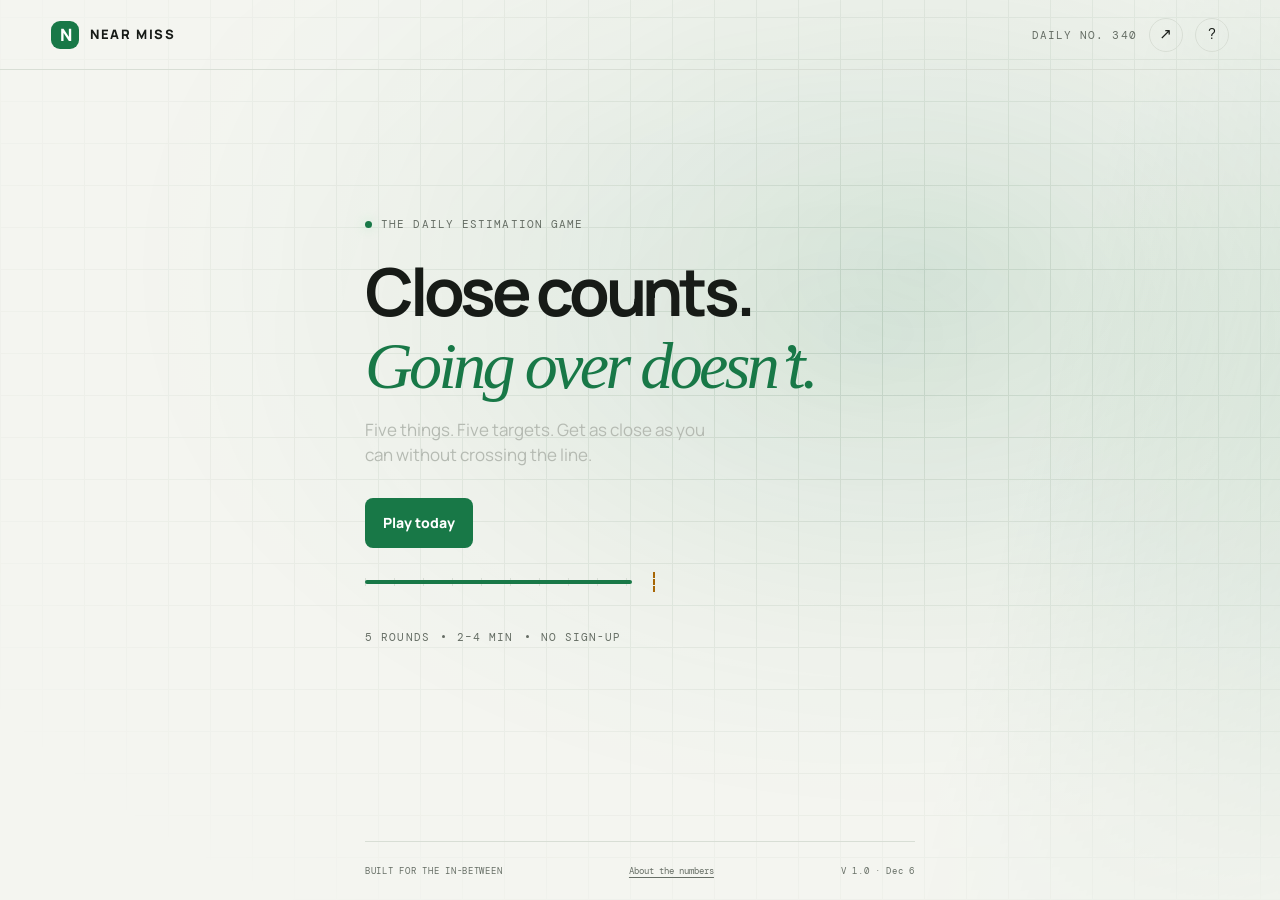
==== index.html @ ad4a7589 "Animate the distance from each guess to its target" ====
<!doctype html>
<html lang="en">
<head>
  <meta charset="utf-8">
  <meta name="viewport" content="width=device-width, initial-scale=1">
  <meta name="theme-color" content="#111311">
  <meta name="description" content="A tiny daily game of nerve. Get close to the number without going over.">
  <title>NEAR MISS — a daily game of nerve</title>
  <link rel="preconnect" href="https://fonts.googleapis.com">
  <link rel="preconnect" href="https://fonts.gstatic.com" crossorigin>
  <link href="https://fonts.googleapis.com/css2?family=DM+Mono:wght@400;500&family=Manrope:wght@400;500;600;700;800&display=swap" rel="stylesheet">
  <link rel="stylesheet" href="/style.css">
  <link rel="stylesheet" href="/light.css">
  <script defer src="/game.js"></script>
</head>
<body>
  <header class="topbar"><a class="brand" href="#" aria-label="Near Miss home"><span class="brand-mark">N</span><span>NEAR MISS</span></a><div class="top-actions"><span id="daily-label" class="daily-label">DAILY NO. 001</span><button class="icon-button" id="stats-open" aria-label="Open stats">↗</button><button class="icon-button" id="help-open" aria-label="How to play">?</button></div></header>
  <main class="shell">
    <section id="intro" class="intro"><div class="eyebrow"><span class="live-dot"></span> THE DAILY ESTIMATION GAME</div><h1>Close counts.<br><em>Going over doesn’t.</em></h1><p class="intro-copy">Five things. Five targets. Get as close as you can without crossing the line.</p><button class="primary-button" id="start-btn">Play today <span>↗</span></button><div class="target-demo" aria-hidden="true"><span></span></div><div class="howline"><span>5 ROUNDS</span><i></i><span>2–4 MIN</span><i></i><span>NO SIGN-UP</span></div></section>
    <section id="game" class="game hidden" aria-live="polite"><div class="round-row"><div><span id="round-category" class="category-tag">CATEGORY</span><span id="round-difficulty" class="difficulty">MEDIUM</span></div><span id="round-count" class="round-count">01 <b>/ 05</b></span></div><div class="progress-track"><div id="round-progress"></div></div><div class="prompt-block"><p id="question-prompt" class="question-prompt">Name a country...</p><div class="target-line"><span>THE TARGET</span><strong id="target-value">50 million</strong></div></div><div id="entry-area" class="entry-area"><label for="answer-input">Your answer</label><div class="search-wrap"><input id="answer-input" autocomplete="off" placeholder="Start typing…" aria-autocomplete="list" aria-controls="suggestions"><button id="clear-input" class="clear-btn" aria-label="Clear answer">×</button><div id="suggestions" class="suggestions hidden" role="listbox"></div></div><p id="input-hint" class="input-hint">Pick an answer, then lock it in.</p><div id="selection" class="selection hidden"><span id="selected-name"></span><button id="submit-answer" class="primary-button">Lock it in</button></div></div><div id="reveal" class="reveal hidden"><div class="reveal-top"><div><span class="micro-label">YOUR PICK</span><h2 id="result-name"></h2></div><div id="score-chip" class="score-chip">98</div></div><div class="bar-wrap"><div class="bar-target"><span></span><small>TARGET</small></div><div class="bar-fill" id="bar-fill"></div><div class="bar-gap"></div><div class="bar-marker"></div></div><div class="result-details"><div><span>ACTUAL VALUE</span><strong id="actual-value"></strong></div><div><span>OFF BY</span><strong id="difference"></strong></div><div><span>RESULT</span><strong id="result-label"></strong></div></div><button id="next-btn" class="primary-button next-button">Next round <span>↗</span></button></div></section>
    <section id="results" class="results hidden"><div class="eyebrow"><span class="live-dot"></span> THAT’S THE DAILY</div><h1 id="final-title">Sharp work.</h1><div class="total-score"><strong id="total-score">000</strong><span>/ 500</span></div><p class="results-sub" id="results-sub">Today's puzzle is in the books.</p><div id="score-list" class="score-list"></div><div class="result-metrics" id="result-metrics"></div><div class="result-actions"><button class="primary-button" id="share-btn">Share your score <span>↗</span></button><button class="secondary-button" id="practice-btn">Practice mode</button></div><div class="countdown"><span>NEXT PUZZLE IN</span><strong id="countdown">00:00:00</strong></div></section>
    <section id="stats" class="stats hidden"><button id="stats-close" class="back-link">← Back</button><div class="eyebrow">YOUR LOCAL STATS</div><h1>The long game.</h1><div class="stats-grid" id="stats-grid"></div><h2 class="chart-title">Score history</h2><div class="chart" id="chart"></div><p class="privacy-note">Saved only in this browser. No account, no tracking.</p></section>
    <footer><span>BUILT FOR THE IN-BETWEEN</span><button id="about-open">About the numbers</button><span>V 1.0 · <span id="footer-today"></span></span></footer>
  </main>
  <dialog id="help-dialog"><button class="dialog-close" data-close aria-label="Close">×</button><div class="eyebrow">THE WHOLE THING</div><h2>Close counts.<br><em>Going over doesn’t.</em></h2><p>Each round gives you a category and a number. Name an item that gets as close as possible without exceeding it.</p><p>Your score is simple: <b>your value ÷ the target × 100.</b> Go over and it’s a bust. You get one locked-in answer per round.</p><p>The same five rounds are waiting for everyone today. A fresh set drops at midnight UTC.</p><button class="primary-button" data-close>Got it</button></dialog>
  <dialog id="about-dialog"><button class="dialog-close" data-close aria-label="Close">×</button><div class="eyebrow">A NOTE ON THE NUMBERS</div><h2>Good guesses.<br><em>Grounded numbers.</em></h2><p>The launch edition uses a small, hand-curated set of stable reference values, with units and sources shown after each answer. Values are snapshots and may vary by source or measurement method.</p><p>This first release keeps your progress in your browser. Daily rounds are deterministic, but answer validation and scoring happen on-device, so they are for fun rather than a tamper-proof leaderboard.</p><p>More datasets and a server-backed daily schedule can be added without changing the rules.</p><button class="primary-button" data-close>Sounds good</button></dialog>
  <div id="toast" class="toast" role="status"></div>
</body>
</html>
---- style.css ----
:root{color-scheme:dark;--bg:#111311;--surface:#1a1d1a;--surface2:#222622;--text:#f4f4ef;--muted:#989e96;--line:#343a34;--green:#8ee7a9;--yellow:#f4c96e;--red:#fa796e;--mono:'DM Mono',ui-monospace,monospace;--sans:Manrope,system-ui,sans-serif}*{box-sizing:border-box}body{margin:0;background:var(--bg);color:var(--text);font:16px/1.5 var(--sans);min-height:100vh}button,input{font:inherit}button{cursor:pointer;color:inherit}.topbar{height:70px;padding:0 clamp(18px,4vw,52px);border-bottom:1px solid #262a26;display:flex;align-items:center;justify-content:space-between}.brand{display:flex;gap:11px;align-items:center;text-decoration:none;color:var(--text);font-weight:800;letter-spacing:.12em;font-size:13px}.brand-mark{display:grid;place-items:center;width:28px;height:28px;background:var(--green);border-radius:9px;color:#101410;font-size:17px;letter-spacing:-.08em}.top-actions{display:flex;align-items:center;gap:12px}.daily-label,.eyebrow,.micro-label,.category-tag,.difficulty,.round-count,.howline,.target-line>span,.result-details span,.countdown span,footer,.stats-grid label{font:11px var(--mono);letter-spacing:.1em;color:var(--muted)}.icon-button{width:34px;height:34px;background:transparent;border:1px solid var(--line);border-radius:50%;font-size:15px}.shell{width:min(100% - 36px,550px);margin:0 auto;min-height:calc(100vh - 70px);display:flex;flex-direction:column}.intro,.game,.results,.stats{width:100%;margin:auto 0;padding:65px 0 48px}.intro{min-height:570px;display:flex;flex-direction:column;justify-content:center;align-items:flex-start}.eyebrow{display:flex;align-items:center;gap:9px}.live-dot{width:7px;height:7px;border-radius:50%;background:var(--green);box-shadow:0 0 12px #8ee7a977}h1{font-size:clamp(42px,9vw,66px);line-height:1.08;letter-spacing:-.065em;margin:25px 0 16px;font-weight:700}h1 em,h2 em{font-family:Georgia,serif;font-weight:400;color:var(--green);letter-spacing:-.055em}.intro-copy{color:#b5bab2;max-width:350px;margin:0 0 30px;font-size:17px}.primary-button{border:0;background:var(--green);color:#101610;font-size:14px;font-weight:800;padding:14px 18px;border-radius:8px;display:inline-flex;align-items:center;justify-content:space-between;gap:22px;min-height:50px;transition:transform .14s,background .14s}.primary-button:hover{background:#a3f2b7;transform:translateY(-1px)}.primary-button:focus-visible,.secondary-button:focus-visible,.icon-button:focus-visible,input:focus-visible{outline:3px solid #fff;outline-offset:3px}.howline{display:flex;align-items:center;gap:12px;margin-top:42px}.howline i{width:3px;height:3px;border-radius:50%;background:#646b63}.hidden{display:none!important}.game{padding-top:42px;align-self:stretch}.round-row{display:flex;justify-content:space-between;align-items:center}.category-tag{background:#273329;color:var(--green);padding:6px 8px;border-radius:4px}.difficulty{margin-left:9px;font-size:10px}.round-count{color:var(--text);font-size:14px}.round-count b{color:var(--muted);font-weight:400}.progress-track{height:3px;background:#272c27;margin:16px 0 40px}.progress-track div{height:100%;width:20%;background:var(--green);transition:width .3s}.prompt-block{margin-bottom:32px}.question-prompt{font-size:clamp(25px,6vw,34px);font-weight:650;line-height:1.24;letter-spacing:-.045em;margin:0 0 24px}.target-line{display:flex;justify-content:space-between;padding:15px 0;border-top:1px solid var(--line);border-bottom:1px solid var(--line);align-items:center}.target-line strong{font:500 20px var(--mono);color:var(--yellow)}.entry-area label{font-weight:700;font-size:13px;display:block;margin-bottom:10px}.search-wrap{position:relative}.search-wrap input{width:100%;height:54px;padding:0 46px 0 15px;border:1px solid #454c45;background:var(--surface);border-radius:7px;color:var(--text);font-size:16px}.search-wrap input::placeholder{color:#727970}.clear-btn{position:absolute;right:12px;top:11px;font-size:23px;color:var(--muted);background:none;border:0}.suggestions{position:absolute;z-index:3;top:58px;left:0;right:0;background:#242924;border:1px solid #474f47;border-radius:7px;overflow:hidden;box-shadow:0 15px 40px #0008;max-height:250px;overflow-y:auto}.suggestion{display:block;width:100%;text-align:left;padding:12px 15px;background:none;border:0;color:var(--text);font-size:15px}.suggestion:hover,.suggestion[aria-selected=true]{background:#303830}.input-hint{color:var(--muted);font-size:13px;margin:9px 0 0}.selection{margin-top:21px;padding:14px;background:var(--surface);border:1px solid #434a43;border-radius:8px;display:flex;align-items:center;justify-content:space-between;gap:12px}.selection span{font-weight:700}.selection .primary-button{min-height:42px;padding:10px 13px}.reveal{margin-top:4px;animation:rise .26s ease-out}.reveal-top{display:flex;justify-content:space-between;align-items:center}.micro-label{font-size:10px}.reveal h2{font-size:22px;margin:3px 0 0}.score-chip{width:62px;height:62px;border-radius:50%;display:grid;place-items:center;color:#101610;background:var(--green);font:500 23px var(--mono)}.score-chip.bust{background:var(--red)}.score-chip.close{background:var(--yellow)}.bar-wrap{position:relative;height:13px;margin:44px 2px 27px;background:#2d332d;border-radius:10px}.bar-fill{height:100%;width:0;border-radius:10px;background:var(--green);transition:width .7s cubic-bezier(.2,.8,.2,1)}.bar-target{position:absolute;z-index:1;left:calc(100% - 2px);top:-9px;height:31px;border-left:2px dashed var(--yellow)}.bar-target small{position:absolute;top:31px;left:0;transform:translateX(-100%);font:9px var(--mono);letter-spacing:.08em;color:var(--yellow)}.result-details{display:grid;grid-template-columns:1fr 1fr 1fr;border-top:1px solid var(--line);border-bottom:1px solid var(--line);padding:14px 0}.result-details div{display:flex;flex-direction:column;gap:4px}.result-details span{font-size:9px}.result-details strong{font:500 13px var(--mono)}.next-button{width:100%;margin-top:25px}.results h1{font-size:47px;margin-bottom:12px}.total-score{display:flex;align-items:baseline;gap:7px;margin:20px 0 2px}.total-score strong{font:500 60px/.95 var(--mono);letter-spacing:-.09em;color:var(--green)}.total-score span{font:14px var(--mono);color:var(--muted)}.results-sub{color:var(--muted);font-size:14px;margin:10px 0 25px}.score-list{border-top:1px solid var(--line)}.score-row{display:grid;grid-template-columns:38px 1fr auto 66px;align-items:center;gap:12px;padding:12px 0;border-bottom:1px solid var(--line)}.score-index{font:12px var(--mono);color:var(--muted)}.score-name{font-size:14px;font-weight:700}.score-category{font:9px var(--mono);color:var(--muted);letter-spacing:.06em}.score-points{font:500 15px var(--mono);text-align:right}.score-symbol{color:var(--green);font-size:14px}.score-symbol.bust{color:var(--red)}.result-metrics{display:flex;gap:0;margin:19px 0 22px}.metric{flex:1;border-right:1px solid var(--line);padding-right:10px;margin-right:10px}.metric:last-child{border:0}.metric span{display:block;font:9px var(--mono);letter-spacing:.05em;color:var(--muted)}.metric b{font:500 17px var(--mono)}.result-actions{display:grid;gap:9px}.result-actions .primary-button{width:100%}.secondary-button{background:transparent;border:1px solid var(--line);border-radius:8px;min-height:48px;font-size:13px;font-weight:700}.countdown{display:flex;justify-content:space-between;margin-top:24px;padding-top:16px;border-top:1px solid var(--line);align-items:center}.countdown strong{font:13px var(--mono)}.stats h1{font-size:48px}.back-link{border:0;background:none;color:var(--muted);padding:0;margin-bottom:32px}.stats-grid{display:grid;grid-template-columns:repeat(3,1fr);gap:1px;background:var(--line);border:1px solid var(--line);margin:26px 0}.stat-cell{background:var(--bg);padding:16px 12px}.stats-grid label{display:block;font-size:9px}.stats-grid strong{font:500 24px var(--mono)}.chart-title{font-size:15px;margin:28px 0 12px}.chart{height:120px;display:flex;align-items:flex-end;gap:8px;padding:0 3px;border-bottom:1px solid var(--line)}.chart-col{flex:1;display:flex;flex-direction:column;align-items:center;gap:6px;height:100%;justify-content:flex-end}.chart-bar{width:min(100%,32px);min-height:3px;background:var(--green);border-radius:3px 3px 0 0}.chart-col span{font:9px var(--mono);color:var(--muted)}.privacy-note{font-size:12px;color:var(--muted);margin-top:18px}footer{margin-top:auto;min-height:59px;border-top:1px solid #262a26;display:flex;align-items:center;justify-content:space-between;gap:8px;font-size:9px;letter-spacing:.08em}footer button{border:0;background:none;color:var(--muted);font:inherit;text-decoration:underline;text-underline-offset:3px}.toast{position:fixed;left:50%;bottom:30px;transform:translate(-50%,20px);opacity:0;pointer-events:none;padding:11px 16px;border:1px solid var(--line);background:#242824;color:var(--text);border-radius:7px;font-size:13px;transition:.2s}.toast.show{opacity:1;transform:translate(-50%,0)}dialog{width:min(calc(100% - 34px),450px);border:1px solid #414941;border-radius:12px;background:#1b1f1b;color:var(--text);padding:30px;box-shadow:0 25px 100px #000b}dialog::backdrop{background:#000a;backdrop-filter:blur(3px)}dialog h2{font-size:31px;line-height:1.12;letter-spacing:-.05em;margin:22px 0}dialog p{color:#c0c5bd;font-size:14px;line-height:1.7}.dialog-close{position:absolute;top:12px;right:14px;border:0;background:none;color:var(--muted);font-size:24px}@keyframes rise{from{opacity:0;transform:translateY(8px)}to{opacity:1;transform:translateY(0)}}@media(max-width:480px){.daily-label{font-size:9px}.topbar{height:60px;padding:0 17px}.shell{min-height:calc(100vh - 60px)}.intro,.game,.results,.stats{padding-top:44px}.intro{min-height:520px}.result-details{gap:4px}.result-details strong{font-size:11px}.score-row{grid-template-columns:27px 1fr auto 25px;gap:8px}.score-category{font-size:8px}.score-name{font-size:13px}footer{font-size:8px}.stats-grid strong{font-size:21px}}@media(prefers-reduced-motion:reduce){*,*::before,*::after{scroll-behavior:auto!important;animation-duration:.01ms!important;transition-duration:.01ms!important}}


/* A countdown-style sweep stops just short of the target on the title screen. */
.target-demo {
  position: relative;
  width: min(100%, 290px);
  height: 12px;
  margin-top: 28px;
  color: var(--green);
  background: repeating-linear-gradient(
    90deg, var(--line) 0 1px, transparent 1px 10%
  ) center / 100% 8px no-repeat;
}

.target-demo::after {
  content: "";
  position: absolute;
  inset: -4px 0 -4px auto;
  border-right: 2px dashed var(--yellow);
}

.target-demo span {
  position: absolute;
  top: 4px;
  left: 0;
  width: 92%;
  height: 4px;
  border-radius: 4px;
  background: currentColor;
  transform-origin: left center;
}

.reveal {
  --reveal-color: var(--green);
}

.reveal[data-outcome="under"]:has(.score-chip.close) {
  --reveal-color: var(--yellow);
}

.reveal[data-outcome="bust"] {
  --reveal-color: var(--red);
}

.reveal .bar-fill {
  width: 100%;
  background: var(--reveal-color);
  transform: scaleX(var(--guess-ratio, 0));
  transform-origin: left center;
  transition: none;
}

@media (prefers-reduced-motion: no-preference) {
  .intro:not(.hidden) .target-demo span {
    animation: demo-sweep 1.1s 160ms cubic-bezier(.18, .7, .22, 1) both;
  }

  .reveal:not(.hidden) .bar-fill {
    animation: guess-sweep 600ms cubic-bezier(.17, .72, .24, 1) both;
  }

  .reveal[data-outcome="near"]:not(.hidden) .score-chip {
    animation: near-hit 540ms 470ms ease-out;
  }

  .reveal[data-outcome="bust"]:not(.hidden) .bar-target {
    animation: target-break 360ms 480ms ease-out;
  }

  .results:not(.hidden) .score-row {
    animation: score-arrive 320ms var(--row-delay, 0ms) ease-out both;
  }

  .score-row:nth-child(2) { --row-delay: 45ms; }
  .score-row:nth-child(3) { --row-delay: 90ms; }
  .score-row:nth-child(4) { --row-delay: 135ms; }
  .score-row:nth-child(5) { --row-delay: 180ms; }
}

@media (prefers-reduced-motion: reduce) {
  #round-progress { transition: none; }
}

@keyframes demo-sweep {
  from { transform: scaleX(0); }
  to { transform: scaleX(1); }
}

@keyframes guess-sweep {
  from { transform: scaleX(0); }
  to { transform: scaleX(var(--guess-ratio, 0)); }
}

@keyframes near-hit {
  0% { box-shadow: 0 0 0 0 var(--green); }
  35% { transform: scale(1.08); }
  100% { box-shadow: 0 0 0 14px transparent; }
}

@keyframes target-break {
  0%, 100% { transform: translateX(0); }
  25% { transform: translateX(4px); border-color: var(--red); }
  55% { transform: translateX(-3px); border-color: var(--red); }
}

@keyframes score-arrive {
  from { opacity: 0; transform: translateY(7px); }
  to { opacity: 1; transform: translateY(0); }
}

/* Keep the target grid behind every view, including a resumed daily round. */
body {
  isolation: isolate;
}

body::before {
  content: "";
  position: fixed;
  z-index: -1;
  inset: 0;
  pointer-events: none;
  background:
    linear-gradient(105deg, transparent 36%, color-mix(in srgb, var(--green) 21%, transparent) 50%, transparent 64%) 0 0 / 230% 100% no-repeat,
    radial-gradient(ellipse at 72% 30%, color-mix(in srgb, var(--green) 16%, transparent), transparent 62%),
    repeating-linear-gradient(90deg, var(--line) 0 1px, transparent 1px 42px),
    repeating-linear-gradient(0deg, var(--line) 0 1px, transparent 1px 42px);
  mask-image: radial-gradient(ellipse at 68% 37%, black, transparent 86%);
}

@media (prefers-reduced-motion: no-preference) {
  body::before {
    animation: grid-sweep 7s ease-in-out infinite alternate;
  }
}

@keyframes grid-sweep {
  from { background-position: 0% 0, 0 0, 0 0, 0 0; }
  to { background-position: 100% 0, 0 0, 0 0, 0 0; }
}


/* The marker and fill share the same endpoint and timing. */
.reveal {
  --guess-position: 0%;
  --target-position: 85%;
  --guess-duration: 850ms;
  --guess-easing: cubic-bezier(.2, .75, .25, 1);
}

.reveal .bar-target {
  left: var(--target-position);
}

.bar-marker {
  position: absolute;
  z-index: 2;
  top: 50%;
  left: var(--guess-position);
  width: 13px;
  height: 13px;
  border: 2px solid var(--surface);
  border-radius: 50%;
  background: var(--reveal-color);
  box-shadow: 0 0 0 1px var(--reveal-color);
  transform: translate(-50%, -50%);
}

.bar-gap {
  position: absolute;
  inset-block: 3px;
  left: min(var(--guess-position), var(--target-position));
  width: max(
    calc(var(--target-position) - var(--guess-position)),
    calc(var(--guess-position) - var(--target-position))
  );
  border-radius: 6px;
  background: repeating-linear-gradient(
    135deg, var(--yellow) 0 2px, transparent 2px 6px
  );
}

.reveal[data-outcome="bust"] .bar-gap {
  background: repeating-linear-gradient(
    135deg, var(--surface) 0 2px, transparent 2px 6px
  );
}

@media (prefers-reduced-motion: no-preference) {
  .reveal:not(.hidden) .bar-fill,
  .reveal:not(.hidden) .bar-marker {
    animation-duration: var(--guess-duration);
    animation-timing-function: var(--guess-easing);
  }

  .reveal:not(.hidden) .bar-marker {
    animation-name: guess-marker;
    animation-fill-mode: both;
  }

  .reveal:not(.hidden) .bar-gap {
    animation: guess-gap 300ms var(--guess-duration) ease-out both;
  }

  .reveal[data-outcome="near"]:not(.hidden) .score-chip,
  .reveal[data-outcome="bust"]:not(.hidden) .bar-target {
    animation-delay: var(--guess-duration);
  }
}

@keyframes guess-marker {
  from { left: 0; }
  to { left: var(--guess-position); }
}

@keyframes guess-gap {
  from { opacity: 0; }
  to { opacity: 1; }
}
---- light.css ----
@media (prefers-color-scheme: light){:root{color-scheme:light;--bg:#f4f5f0;--surface:#fff;--surface2:#e9ece6;--text:#171b17;--muted:#666e65;--line:#d8ded5;--green:#187847;--yellow:#a76605;--red:#bb3b32}body{background:var(--bg)}.topbar,footer{border-color:var(--line)}.brand-mark,.primary-button{color:#fff}.brand-mark{background:#187847}.primary-button{background:#187847}.primary-button:hover{background:#10683e}.category-tag{background:#e3f0e6}.search-wrap input{border-color:#c6cec4}.suggestions{background:#fff;border-color:#cbd2ca;box-shadow:0 15px 40px #0002}.suggestion:hover,.suggestion[aria-selected=true]{background:#edf2ec}.selection,.secondary-button{background:#fff;border-color:var(--line)}.score-chip{color:#fff}.score-chip.close{color:#1b160d}.score-chip.bust{color:#fff}.bar-wrap{background:#dce2da}.countdown strong{color:var(--text)}dialog{background:#fff;border-color:#cbd2ca;color:var(--text)}dialog p{color:#4d554d}.toast{background:#fff;color:var(--text);border-color:var(--line)}}
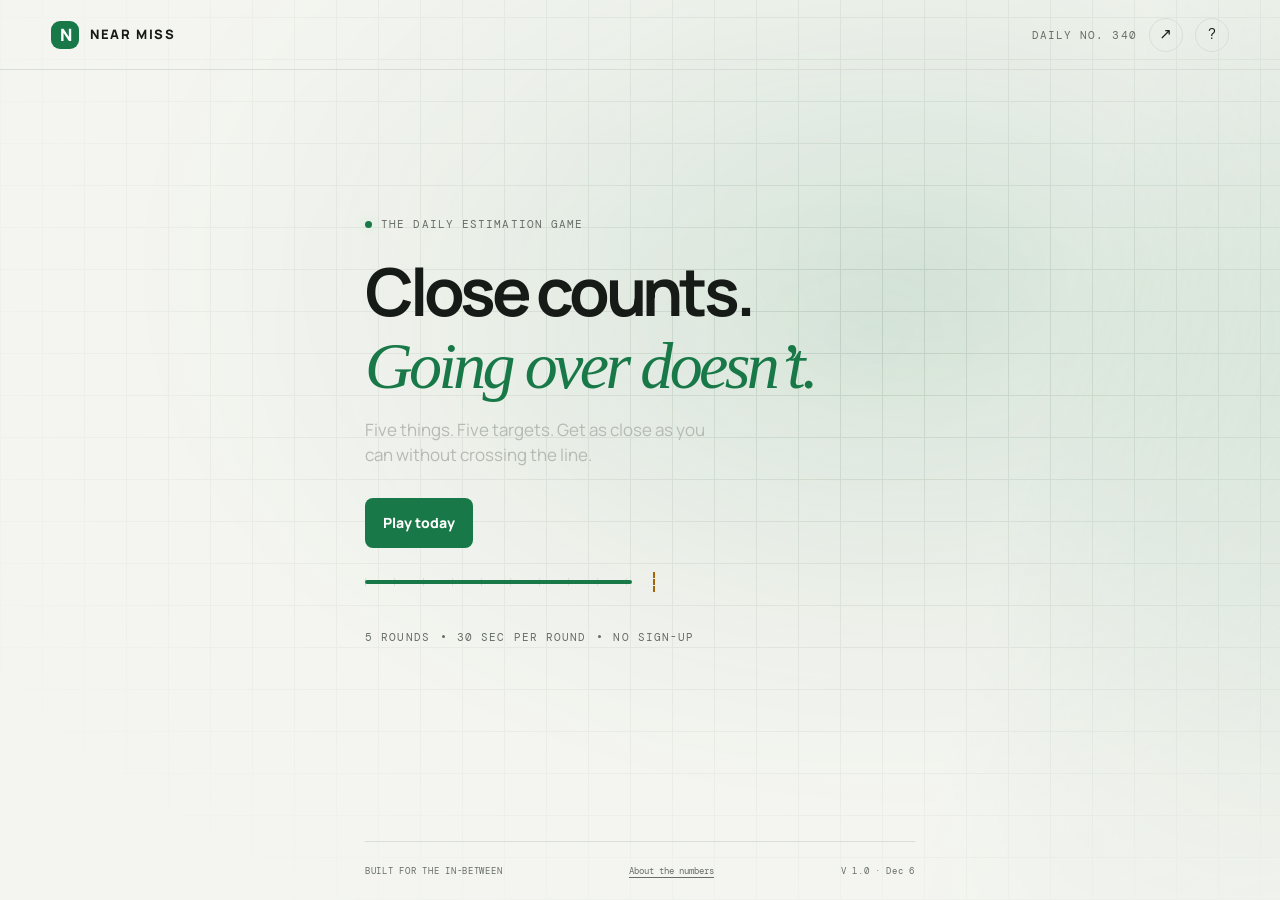
==== commit 2e0afb03: "Add a 30-second shot clock and pixel golf reveals" ====
--- a/index.html
+++ b/index.html
@@ -11,18 +11,19 @@
   <link href="https://fonts.googleapis.com/css2?family=DM+Mono:wght@400;500&family=Manrope:wght@400;500;600;700;800&display=swap" rel="stylesheet">
   <link rel="stylesheet" href="/style.css">
   <link rel="stylesheet" href="/light.css">
+  <script defer src="/golf.js"></script>
   <script defer src="/game.js"></script>
 </head>
 <body>
   <header class="topbar"><a class="brand" href="#" aria-label="Near Miss home"><span class="brand-mark">N</span><span>NEAR MISS</span></a><div class="top-actions"><span id="daily-label" class="daily-label">DAILY NO. 001</span><button class="icon-button" id="stats-open" aria-label="Open stats">↗</button><button class="icon-button" id="help-open" aria-label="How to play">?</button></div></header>
   <main class="shell">
-    <section id="intro" class="intro"><div class="eyebrow"><span class="live-dot"></span> THE DAILY ESTIMATION GAME</div><h1>Close counts.<br><em>Going over doesn’t.</em></h1><p class="intro-copy">Five things. Five targets. Get as close as you can without crossing the line.</p><button class="primary-button" id="start-btn">Play today <span>↗</span></button><div class="target-demo" aria-hidden="true"><span></span></div><div class="howline"><span>5 ROUNDS</span><i></i><span>2–4 MIN</span><i></i><span>NO SIGN-UP</span></div></section>
-    <section id="game" class="game hidden" aria-live="polite"><div class="round-row"><div><span id="round-category" class="category-tag">CATEGORY</span><span id="round-difficulty" class="difficulty">MEDIUM</span></div><span id="round-count" class="round-count">01 <b>/ 05</b></span></div><div class="progress-track"><div id="round-progress"></div></div><div class="prompt-block"><p id="question-prompt" class="question-prompt">Name a country...</p><div class="target-line"><span>THE TARGET</span><strong id="target-value">50 million</strong></div></div><div id="entry-area" class="entry-area"><label for="answer-input">Your answer</label><div class="search-wrap"><input id="answer-input" autocomplete="off" placeholder="Start typing…" aria-autocomplete="list" aria-controls="suggestions"><button id="clear-input" class="clear-btn" aria-label="Clear answer">×</button><div id="suggestions" class="suggestions hidden" role="listbox"></div></div><p id="input-hint" class="input-hint">Pick an answer, then lock it in.</p><div id="selection" class="selection hidden"><span id="selected-name"></span><button id="submit-answer" class="primary-button">Lock it in</button></div></div><div id="reveal" class="reveal hidden"><div class="reveal-top"><div><span class="micro-label">YOUR PICK</span><h2 id="result-name"></h2></div><div id="score-chip" class="score-chip">98</div></div><div class="bar-wrap"><div class="bar-target"><span></span><small>TARGET</small></div><div class="bar-fill" id="bar-fill"></div><div class="bar-gap"></div><div class="bar-marker"></div></div><div class="result-details"><div><span>ACTUAL VALUE</span><strong id="actual-value"></strong></div><div><span>OFF BY</span><strong id="difference"></strong></div><div><span>RESULT</span><strong id="result-label"></strong></div></div><button id="next-btn" class="primary-button next-button">Next round <span>↗</span></button></div></section>
+    <section id="intro" class="intro"><div class="eyebrow"><span class="live-dot"></span> THE DAILY ESTIMATION GAME</div><h1>Close counts.<br><em>Going over doesn’t.</em></h1><p class="intro-copy">Five things. Five targets. Get as close as you can without crossing the line.</p><button class="primary-button" id="start-btn">Play today <span>↗</span></button><div class="target-demo" aria-hidden="true"><span></span></div><div class="howline"><span>5 ROUNDS</span><i></i><span>30 SEC PER ROUND</span><i></i><span>NO SIGN-UP</span></div></section>
+    <section id="game" class="game hidden" aria-live="polite"><div class="round-row"><div><span id="round-category" class="category-tag">CATEGORY</span><span id="round-difficulty" class="difficulty">MEDIUM</span></div><span id="round-count" class="round-count">01 <b>/ 05</b></span></div><div class="progress-track"><div id="round-progress"></div></div><div id="round-clock" class="round-clock hidden"><span>SHOT CLOCK</span><div class="clock-track" aria-hidden="true"><span></span></div><strong id="round-seconds" role="timer" aria-label="Seconds remaining">30s</strong></div><div class="prompt-block"><p id="question-prompt" class="question-prompt">Name a country...</p><div class="target-line"><span>THE TARGET</span><strong id="target-value">50 million</strong></div></div><canvas id="golf-course" width="256" height="96" aria-hidden="true"></canvas><form id="entry-area" class="entry-area" novalidate><label for="answer-input">Your answer</label><div class="search-wrap"><input id="answer-input" autocomplete="off" spellcheck="false" placeholder="Type your answer…" aria-describedby="input-hint"><button type="button" id="clear-input" class="clear-btn" aria-label="Clear answer">×</button></div><p id="input-hint" class="input-hint" aria-live="polite">Type your answer, then lock it in.</p><button type="submit" id="submit-answer" class="primary-button next-button">Lock it in</button></form><div id="reveal" class="reveal hidden"><p id="result-label" class="shot-result" aria-live="polite"></p><div class="reveal-top"><div><span class="micro-label" id="result-pick-label">YOUR PICK</span><h2 id="result-name"></h2></div><div id="score-chip" class="score-chip">98</div></div><div class="result-details"><div><span>ACTUAL VALUE</span><strong id="actual-value"></strong></div><div><span>OFF BY</span><strong id="difference"></strong></div></div><p id="source-note" class="source-note">Source: <a id="source-link" target="_blank" rel="noreferrer"></a></p><button id="next-btn" class="primary-button next-button">Next round <span>↗</span></button></div></section>
     <section id="results" class="results hidden"><div class="eyebrow"><span class="live-dot"></span> THAT’S THE DAILY</div><h1 id="final-title">Sharp work.</h1><div class="total-score"><strong id="total-score">000</strong><span>/ 500</span></div><p class="results-sub" id="results-sub">Today's puzzle is in the books.</p><div id="score-list" class="score-list"></div><div class="result-metrics" id="result-metrics"></div><div class="result-actions"><button class="primary-button" id="share-btn">Share your score <span>↗</span></button><button class="secondary-button" id="practice-btn">Practice mode</button></div><div class="countdown"><span>NEXT PUZZLE IN</span><strong id="countdown">00:00:00</strong></div></section>
     <section id="stats" class="stats hidden"><button id="stats-close" class="back-link">← Back</button><div class="eyebrow">YOUR LOCAL STATS</div><h1>The long game.</h1><div class="stats-grid" id="stats-grid"></div><h2 class="chart-title">Score history</h2><div class="chart" id="chart"></div><p class="privacy-note">Saved only in this browser. No account, no tracking.</p></section>
     <footer><span>BUILT FOR THE IN-BETWEEN</span><button id="about-open">About the numbers</button><span>V 1.0 · <span id="footer-today"></span></span></footer>
   </main>
-  <dialog id="help-dialog"><button class="dialog-close" data-close aria-label="Close">×</button><div class="eyebrow">THE WHOLE THING</div><h2>Close counts.<br><em>Going over doesn’t.</em></h2><p>Each round gives you a category and a number. Name an item that gets as close as possible without exceeding it.</p><p>Your score is simple: <b>your value ÷ the target × 100.</b> Go over and it’s a bust. You get one locked-in answer per round.</p><p>The same five rounds are waiting for everyone today. A fresh set drops at midnight UTC.</p><button class="primary-button" data-close>Got it</button></dialog>
+  <dialog id="help-dialog"><button class="dialog-close" data-close aria-label="Close">×</button><div class="eyebrow">THE WHOLE THING</div><h2>Close counts.<br><em>Going over doesn’t.</em></h2><p>You have 30 seconds to name an item that gets as close to the target as possible. If NearMiss can’t match a guess, try another while the clock runs.</p><p>Your score is simple: <b>your value ÷ the target × 100.</b> Go over and your shot lands in the water for zero points. Running out of time also scores zero.</p><p>The same five rounds are waiting for everyone today. A fresh set drops at midnight UTC.</p><button class="primary-button" data-close>Got it</button></dialog>
   <dialog id="about-dialog"><button class="dialog-close" data-close aria-label="Close">×</button><div class="eyebrow">A NOTE ON THE NUMBERS</div><h2>Good guesses.<br><em>Grounded numbers.</em></h2><p>The launch edition uses a small, hand-curated set of stable reference values, with units and sources shown after each answer. Values are snapshots and may vary by source or measurement method.</p><p>This first release keeps your progress in your browser. Daily rounds are deterministic, but answer validation and scoring happen on-device, so they are for fun rather than a tamper-proof leaderboard.</p><p>More datasets and a server-backed daily schedule can be added without changing the rules.</p><button class="primary-button" data-close>Sounds good</button></dialog>
   <div id="toast" class="toast" role="status"></div>
 </body>
--- a/style.css
+++ b/style.css
@@ -1,4 +1,4 @@
-:root{color-scheme:dark;--bg:#111311;--surface:#1a1d1a;--surface2:#222622;--text:#f4f4ef;--muted:#989e96;--line:#343a34;--green:#8ee7a9;--yellow:#f4c96e;--red:#fa796e;--mono:'DM Mono',ui-monospace,monospace;--sans:Manrope,system-ui,sans-serif}*{box-sizing:border-box}body{margin:0;background:var(--bg);color:var(--text);font:16px/1.5 var(--sans);min-height:100vh}button,input{font:inherit}button{cursor:pointer;color:inherit}.topbar{height:70px;padding:0 clamp(18px,4vw,52px);border-bottom:1px solid #262a26;display:flex;align-items:center;justify-content:space-between}.brand{display:flex;gap:11px;align-items:center;text-decoration:none;color:var(--text);font-weight:800;letter-spacing:.12em;font-size:13px}.brand-mark{display:grid;place-items:center;width:28px;height:28px;background:var(--green);border-radius:9px;color:#101410;font-size:17px;letter-spacing:-.08em}.top-actions{display:flex;align-items:center;gap:12px}.daily-label,.eyebrow,.micro-label,.category-tag,.difficulty,.round-count,.howline,.target-line>span,.result-details span,.countdown span,footer,.stats-grid label{font:11px var(--mono);letter-spacing:.1em;color:var(--muted)}.icon-button{width:34px;height:34px;background:transparent;border:1px solid var(--line);border-radius:50%;font-size:15px}.shell{width:min(100% - 36px,550px);margin:0 auto;min-height:calc(100vh - 70px);display:flex;flex-direction:column}.intro,.game,.results,.stats{width:100%;margin:auto 0;padding:65px 0 48px}.intro{min-height:570px;display:flex;flex-direction:column;justify-content:center;align-items:flex-start}.eyebrow{display:flex;align-items:center;gap:9px}.live-dot{width:7px;height:7px;border-radius:50%;background:var(--green);box-shadow:0 0 12px #8ee7a977}h1{font-size:clamp(42px,9vw,66px);line-height:1.08;letter-spacing:-.065em;margin:25px 0 16px;font-weight:700}h1 em,h2 em{font-family:Georgia,serif;font-weight:400;color:var(--green);letter-spacing:-.055em}.intro-copy{color:#b5bab2;max-width:350px;margin:0 0 30px;font-size:17px}.primary-button{border:0;background:var(--green);color:#101610;font-size:14px;font-weight:800;padding:14px 18px;border-radius:8px;display:inline-flex;align-items:center;justify-content:space-between;gap:22px;min-height:50px;transition:transform .14s,background .14s}.primary-button:hover{background:#a3f2b7;transform:translateY(-1px)}.primary-button:focus-visible,.secondary-button:focus-visible,.icon-button:focus-visible,input:focus-visible{outline:3px solid #fff;outline-offset:3px}.howline{display:flex;align-items:center;gap:12px;margin-top:42px}.howline i{width:3px;height:3px;border-radius:50%;background:#646b63}.hidden{display:none!important}.game{padding-top:42px;align-self:stretch}.round-row{display:flex;justify-content:space-between;align-items:center}.category-tag{background:#273329;color:var(--green);padding:6px 8px;border-radius:4px}.difficulty{margin-left:9px;font-size:10px}.round-count{color:var(--text);font-size:14px}.round-count b{color:var(--muted);font-weight:400}.progress-track{height:3px;background:#272c27;margin:16px 0 40px}.progress-track div{height:100%;width:20%;background:var(--green);transition:width .3s}.prompt-block{margin-bottom:32px}.question-prompt{font-size:clamp(25px,6vw,34px);font-weight:650;line-height:1.24;letter-spacing:-.045em;margin:0 0 24px}.target-line{display:flex;justify-content:space-between;padding:15px 0;border-top:1px solid var(--line);border-bottom:1px solid var(--line);align-items:center}.target-line strong{font:500 20px var(--mono);color:var(--yellow)}.entry-area label{font-weight:700;font-size:13px;display:block;margin-bottom:10px}.search-wrap{position:relative}.search-wrap input{width:100%;height:54px;padding:0 46px 0 15px;border:1px solid #454c45;background:var(--surface);border-radius:7px;color:var(--text);font-size:16px}.search-wrap input::placeholder{color:#727970}.clear-btn{position:absolute;right:12px;top:11px;font-size:23px;color:var(--muted);background:none;border:0}.suggestions{position:absolute;z-index:3;top:58px;left:0;right:0;background:#242924;border:1px solid #474f47;border-radius:7px;overflow:hidden;box-shadow:0 15px 40px #0008;max-height:250px;overflow-y:auto}.suggestion{display:block;width:100%;text-align:left;padding:12px 15px;background:none;border:0;color:var(--text);font-size:15px}.suggestion:hover,.suggestion[aria-selected=true]{background:#303830}.input-hint{color:var(--muted);font-size:13px;margin:9px 0 0}.selection{margin-top:21px;padding:14px;background:var(--surface);border:1px solid #434a43;border-radius:8px;display:flex;align-items:center;justify-content:space-between;gap:12px}.selection span{font-weight:700}.selection .primary-button{min-height:42px;padding:10px 13px}.reveal{margin-top:4px;animation:rise .26s ease-out}.reveal-top{display:flex;justify-content:space-between;align-items:center}.micro-label{font-size:10px}.reveal h2{font-size:22px;margin:3px 0 0}.score-chip{width:62px;height:62px;border-radius:50%;display:grid;place-items:center;color:#101610;background:var(--green);font:500 23px var(--mono)}.score-chip.bust{background:var(--red)}.score-chip.close{background:var(--yellow)}.bar-wrap{position:relative;height:13px;margin:44px 2px 27px;background:#2d332d;border-radius:10px}.bar-fill{height:100%;width:0;border-radius:10px;background:var(--green);transition:width .7s cubic-bezier(.2,.8,.2,1)}.bar-target{position:absolute;z-index:1;left:calc(100% - 2px);top:-9px;height:31px;border-left:2px dashed var(--yellow)}.bar-target small{position:absolute;top:31px;left:0;transform:translateX(-100%);font:9px var(--mono);letter-spacing:.08em;color:var(--yellow)}.result-details{display:grid;grid-template-columns:1fr 1fr 1fr;border-top:1px solid var(--line);border-bottom:1px solid var(--line);padding:14px 0}.result-details div{display:flex;flex-direction:column;gap:4px}.result-details span{font-size:9px}.result-details strong{font:500 13px var(--mono)}.next-button{width:100%;margin-top:25px}.results h1{font-size:47px;margin-bottom:12px}.total-score{display:flex;align-items:baseline;gap:7px;margin:20px 0 2px}.total-score strong{font:500 60px/.95 var(--mono);letter-spacing:-.09em;color:var(--green)}.total-score span{font:14px var(--mono);color:var(--muted)}.results-sub{color:var(--muted);font-size:14px;margin:10px 0 25px}.score-list{border-top:1px solid var(--line)}.score-row{display:grid;grid-template-columns:38px 1fr auto 66px;align-items:center;gap:12px;padding:12px 0;border-bottom:1px solid var(--line)}.score-index{font:12px var(--mono);color:var(--muted)}.score-name{font-size:14px;font-weight:700}.score-category{font:9px var(--mono);color:var(--muted);letter-spacing:.06em}.score-points{font:500 15px var(--mono);text-align:right}.score-symbol{color:var(--green);font-size:14px}.score-symbol.bust{color:var(--red)}.result-metrics{display:flex;gap:0;margin:19px 0 22px}.metric{flex:1;border-right:1px solid var(--line);padding-right:10px;margin-right:10px}.metric:last-child{border:0}.metric span{display:block;font:9px var(--mono);letter-spacing:.05em;color:var(--muted)}.metric b{font:500 17px var(--mono)}.result-actions{display:grid;gap:9px}.result-actions .primary-button{width:100%}.secondary-button{background:transparent;border:1px solid var(--line);border-radius:8px;min-height:48px;font-size:13px;font-weight:700}.countdown{display:flex;justify-content:space-between;margin-top:24px;padding-top:16px;border-top:1px solid var(--line);align-items:center}.countdown strong{font:13px var(--mono)}.stats h1{font-size:48px}.back-link{border:0;background:none;color:var(--muted);padding:0;margin-bottom:32px}.stats-grid{display:grid;grid-template-columns:repeat(3,1fr);gap:1px;background:var(--line);border:1px solid var(--line);margin:26px 0}.stat-cell{background:var(--bg);padding:16px 12px}.stats-grid label{display:block;font-size:9px}.stats-grid strong{font:500 24px var(--mono)}.chart-title{font-size:15px;margin:28px 0 12px}.chart{height:120px;display:flex;align-items:flex-end;gap:8px;padding:0 3px;border-bottom:1px solid var(--line)}.chart-col{flex:1;display:flex;flex-direction:column;align-items:center;gap:6px;height:100%;justify-content:flex-end}.chart-bar{width:min(100%,32px);min-height:3px;background:var(--green);border-radius:3px 3px 0 0}.chart-col span{font:9px var(--mono);color:var(--muted)}.privacy-note{font-size:12px;color:var(--muted);margin-top:18px}footer{margin-top:auto;min-height:59px;border-top:1px solid #262a26;display:flex;align-items:center;justify-content:space-between;gap:8px;font-size:9px;letter-spacing:.08em}footer button{border:0;background:none;color:var(--muted);font:inherit;text-decoration:underline;text-underline-offset:3px}.toast{position:fixed;left:50%;bottom:30px;transform:translate(-50%,20px);opacity:0;pointer-events:none;padding:11px 16px;border:1px solid var(--line);background:#242824;color:var(--text);border-radius:7px;font-size:13px;transition:.2s}.toast.show{opacity:1;transform:translate(-50%,0)}dialog{width:min(calc(100% - 34px),450px);border:1px solid #414941;border-radius:12px;background:#1b1f1b;color:var(--text);padding:30px;box-shadow:0 25px 100px #000b}dialog::backdrop{background:#000a;backdrop-filter:blur(3px)}dialog h2{font-size:31px;line-height:1.12;letter-spacing:-.05em;margin:22px 0}dialog p{color:#c0c5bd;font-size:14px;line-height:1.7}.dialog-close{position:absolute;top:12px;right:14px;border:0;background:none;color:var(--muted);font-size:24px}@keyframes rise{from{opacity:0;transform:translateY(8px)}to{opacity:1;transform:translateY(0)}}@media(max-width:480px){.daily-label{font-size:9px}.topbar{height:60px;padding:0 17px}.shell{min-height:calc(100vh - 60px)}.intro,.game,.results,.stats{padding-top:44px}.intro{min-height:520px}.result-details{gap:4px}.result-details strong{font-size:11px}.score-row{grid-template-columns:27px 1fr auto 25px;gap:8px}.score-category{font-size:8px}.score-name{font-size:13px}footer{font-size:8px}.stats-grid strong{font-size:21px}}@media(prefers-reduced-motion:reduce){*,*::before,*::after{scroll-behavior:auto!important;animation-duration:.01ms!important;transition-duration:.01ms!important}}
+:root{color-scheme:dark;--bg:#111311;--surface:#1a1d1a;--surface2:#222622;--text:#f4f4ef;--muted:#989e96;--line:#343a34;--green:#8ee7a9;--yellow:#f4c96e;--red:#fa796e;--mono:'DM Mono',ui-monospace,monospace;--sans:Manrope,system-ui,sans-serif}*{box-sizing:border-box}body{margin:0;background:var(--bg);color:var(--text);font:16px/1.5 var(--sans);min-height:100vh}button,input{font:inherit}button{cursor:pointer;color:inherit}.topbar{height:70px;padding:0 clamp(18px,4vw,52px);border-bottom:1px solid #262a26;display:flex;align-items:center;justify-content:space-between}.brand{display:flex;gap:11px;align-items:center;text-decoration:none;color:var(--text);font-weight:800;letter-spacing:.12em;font-size:13px}.brand-mark{display:grid;place-items:center;width:28px;height:28px;background:var(--green);border-radius:9px;color:#101410;font-size:17px;letter-spacing:-.08em}.top-actions{display:flex;align-items:center;gap:12px}.daily-label,.eyebrow,.micro-label,.category-tag,.difficulty,.round-count,.howline,.target-line>span,.result-details span,.countdown span,footer,.stats-grid label{font:11px var(--mono);letter-spacing:.1em;color:var(--muted)}.icon-button{width:34px;height:34px;background:transparent;border:1px solid var(--line);border-radius:50%;font-size:15px}.shell{width:min(100% - 36px,550px);margin:0 auto;min-height:calc(100vh - 70px);display:flex;flex-direction:column}.intro,.game,.results,.stats{width:100%;margin:auto 0;padding:65px 0 48px}.intro{min-height:570px;display:flex;flex-direction:column;justify-content:center;align-items:flex-start}.eyebrow{display:flex;align-items:center;gap:9px}.live-dot{width:7px;height:7px;border-radius:50%;background:var(--green);box-shadow:0 0 12px #8ee7a977}h1{font-size:clamp(42px,9vw,66px);line-height:1.08;letter-spacing:-.065em;margin:25px 0 16px;font-weight:700}h1 em,h2 em{font-family:Georgia,serif;font-weight:400;color:var(--green);letter-spacing:-.055em}.intro-copy{color:#b5bab2;max-width:350px;margin:0 0 30px;font-size:17px}.primary-button{border:0;background:var(--green);color:#101610;font-size:14px;font-weight:800;padding:14px 18px;border-radius:8px;display:inline-flex;align-items:center;justify-content:space-between;gap:22px;min-height:50px;transition:transform .14s,background .14s}.primary-button:hover{background:#a3f2b7;transform:translateY(-1px)}.primary-button:focus-visible,.secondary-button:focus-visible,.icon-button:focus-visible,input:focus-visible{outline:3px solid #fff;outline-offset:3px}.howline{display:flex;align-items:center;gap:12px;margin-top:42px}.howline i{width:3px;height:3px;border-radius:50%;background:#646b63}.hidden{display:none!important}.game{padding-top:42px;align-self:stretch}.round-row{display:flex;justify-content:space-between;align-items:center}.category-tag{background:#273329;color:var(--green);padding:6px 8px;border-radius:4px}.difficulty{margin-left:9px;font-size:10px}.round-count{color:var(--text);font-size:14px}.round-count b{color:var(--muted);font-weight:400}.progress-track{height:3px;background:#272c27;margin:16px 0 40px}.progress-track div{height:100%;width:20%;background:var(--green);transition:width .3s}.prompt-block{margin-bottom:32px}.question-prompt{font-size:clamp(25px,6vw,34px);font-weight:650;line-height:1.24;letter-spacing:-.045em;margin:0 0 24px}.target-line{display:flex;justify-content:space-between;padding:15px 0;border-top:1px solid var(--line);border-bottom:1px solid var(--line);align-items:center}.target-line strong{font:500 20px var(--mono);color:var(--yellow)}.entry-area label{font-weight:700;font-size:13px;display:block;margin-bottom:10px}.search-wrap{position:relative}.search-wrap input{width:100%;height:54px;padding:0 46px 0 15px;border:1px solid #454c45;background:var(--surface);border-radius:7px;color:var(--text);font-size:16px}.search-wrap input::placeholder{color:#727970}.clear-btn{position:absolute;right:12px;top:11px;font-size:23px;color:var(--muted);background:none;border:0}.input-hint{color:var(--muted);font-size:13px;margin:9px 0 0}.reveal{margin-top:4px;animation:rise .26s ease-out}.reveal-top{display:flex;justify-content:space-between;align-items:center}.micro-label{font-size:10px}.reveal h2{font-size:22px;margin:3px 0 0}.score-chip{width:62px;height:62px;border-radius:50%;display:grid;place-items:center;color:#101610;background:var(--green);font:500 23px var(--mono)}.score-chip.bust{background:var(--red)}.score-chip.close{background:var(--yellow)}.result-details{display:grid;grid-template-columns:1fr 1fr 1fr;border-top:1px solid var(--line);border-bottom:1px solid var(--line);padding:14px 0}.result-details div{display:flex;flex-direction:column;gap:4px}.result-details span{font-size:9px}.result-details strong{font:500 13px var(--mono)}.next-button{width:100%;margin-top:25px}.results h1{font-size:47px;margin-bottom:12px}.total-score{display:flex;align-items:baseline;gap:7px;margin:20px 0 2px}.total-score strong{font:500 60px/.95 var(--mono);letter-spacing:-.09em;color:var(--green)}.total-score span{font:14px var(--mono);color:var(--muted)}.results-sub{color:var(--muted);font-size:14px;margin:10px 0 25px}.score-list{border-top:1px solid var(--line)}.score-row{display:grid;grid-template-columns:38px 1fr auto 66px;align-items:center;gap:12px;padding:12px 0;border-bottom:1px solid var(--line)}.score-index{font:12px var(--mono);color:var(--muted)}.score-name{font-size:14px;font-weight:700}.score-category{font:9px var(--mono);color:var(--muted);letter-spacing:.06em}.score-points{font:500 15px var(--mono);text-align:right}.score-symbol{color:var(--green);font-size:14px}.score-symbol.bust{color:var(--red)}.result-metrics{display:flex;gap:0;margin:19px 0 22px}.metric{flex:1;border-right:1px solid var(--line);padding-right:10px;margin-right:10px}.metric:last-child{border:0}.metric span{display:block;font:9px var(--mono);letter-spacing:.05em;color:var(--muted)}.metric b{font:500 17px var(--mono)}.result-actions{display:grid;gap:9px}.result-actions .primary-button{width:100%}.secondary-button{background:transparent;border:1px solid var(--line);border-radius:8px;min-height:48px;font-size:13px;font-weight:700}.countdown{display:flex;justify-content:space-between;margin-top:24px;padding-top:16px;border-top:1px solid var(--line);align-items:center}.countdown strong{font:13px var(--mono)}.stats h1{font-size:48px}.back-link{border:0;background:none;color:var(--muted);padding:0;margin-bottom:32px}.stats-grid{display:grid;grid-template-columns:repeat(3,1fr);gap:1px;background:var(--line);border:1px solid var(--line);margin:26px 0}.stat-cell{background:var(--bg);padding:16px 12px}.stats-grid label{display:block;font-size:9px}.stats-grid strong{font:500 24px var(--mono)}.chart-title{font-size:15px;margin:28px 0 12px}.chart{height:120px;display:flex;align-items:flex-end;gap:8px;padding:0 3px;border-bottom:1px solid var(--line)}.chart-col{flex:1;display:flex;flex-direction:column;align-items:center;gap:6px;height:100%;justify-content:flex-end}.chart-bar{width:min(100%,32px);min-height:3px;background:var(--green);border-radius:3px 3px 0 0}.chart-col span{font:9px var(--mono);color:var(--muted)}.privacy-note{font-size:12px;color:var(--muted);margin-top:18px}footer{margin-top:auto;min-height:59px;border-top:1px solid #262a26;display:flex;align-items:center;justify-content:space-between;gap:8px;font-size:9px;letter-spacing:.08em}footer button{border:0;background:none;color:var(--muted);font:inherit;text-decoration:underline;text-underline-offset:3px}.toast{position:fixed;left:50%;bottom:30px;transform:translate(-50%,20px);opacity:0;pointer-events:none;padding:11px 16px;border:1px solid var(--line);background:#242824;color:var(--text);border-radius:7px;font-size:13px;transition:.2s}.toast.show{opacity:1;transform:translate(-50%,0)}dialog{width:min(calc(100% - 34px),450px);border:1px solid #414941;border-radius:12px;background:#1b1f1b;color:var(--text);padding:30px;box-shadow:0 25px 100px #000b}dialog::backdrop{background:#000a;backdrop-filter:blur(3px)}dialog h2{font-size:31px;line-height:1.12;letter-spacing:-.05em;margin:22px 0}dialog p{color:#c0c5bd;font-size:14px;line-height:1.7}.dialog-close{position:absolute;top:12px;right:14px;border:0;background:none;color:var(--muted);font-size:24px}@keyframes rise{from{opacity:0;transform:translateY(8px)}to{opacity:1;transform:translateY(0)}}@media(max-width:480px){.daily-label{font-size:9px}.topbar{height:60px;padding:0 17px}.shell{min-height:calc(100vh - 60px)}.intro,.game,.results,.stats{padding-top:44px}.intro{min-height:520px}.result-details{gap:4px}.result-details strong{font-size:11px}.score-row{grid-template-columns:27px 1fr auto 25px;gap:8px}.score-category{font-size:8px}.score-name{font-size:13px}footer{font-size:8px}.stats-grid strong{font-size:21px}}@media(prefers-reduced-motion:reduce){*,*::before,*::after{scroll-behavior:auto!important;animation-duration:.01ms!important;transition-duration:.01ms!important}}
 
 
 /* A countdown-style sweep stops just short of the target on the title screen. */
@@ -31,41 +31,9 @@
   transform-origin: left center;
 }
 
-.reveal {
-  --reveal-color: var(--green);
-}
-
-.reveal[data-outcome="under"]:has(.score-chip.close) {
-  --reveal-color: var(--yellow);
-}
-
-.reveal[data-outcome="bust"] {
-  --reveal-color: var(--red);
-}
-
-.reveal .bar-fill {
-  width: 100%;
-  background: var(--reveal-color);
-  transform: scaleX(var(--guess-ratio, 0));
-  transform-origin: left center;
-  transition: none;
-}
-
 @media (prefers-reduced-motion: no-preference) {
   .intro:not(.hidden) .target-demo span {
     animation: demo-sweep 1.1s 160ms cubic-bezier(.18, .7, .22, 1) both;
-  }
-
-  .reveal:not(.hidden) .bar-fill {
-    animation: guess-sweep 600ms cubic-bezier(.17, .72, .24, 1) both;
-  }
-
-  .reveal[data-outcome="near"]:not(.hidden) .score-chip {
-    animation: near-hit 540ms 470ms ease-out;
-  }
-
-  .reveal[data-outcome="bust"]:not(.hidden) .bar-target {
-    animation: target-break 360ms 480ms ease-out;
   }
 
   .results:not(.hidden) .score-row {
@@ -85,23 +53,6 @@
 @keyframes demo-sweep {
   from { transform: scaleX(0); }
   to { transform: scaleX(1); }
-}
-
-@keyframes guess-sweep {
-  from { transform: scaleX(0); }
-  to { transform: scaleX(var(--guess-ratio, 0)); }
-}
-
-@keyframes near-hit {
-  0% { box-shadow: 0 0 0 0 var(--green); }
-  35% { transform: scale(1.08); }
-  100% { box-shadow: 0 0 0 14px transparent; }
-}
-
-@keyframes target-break {
-  0%, 100% { transform: translateX(0); }
-  25% { transform: translateX(4px); border-color: var(--red); }
-  55% { transform: translateX(-3px); border-color: var(--red); }
 }
 
 @keyframes score-arrive {
@@ -139,81 +90,60 @@
   to { background-position: 100% 0, 0 0, 0 0, 0 0; }
 }
 
-
-/* The marker and fill share the same endpoint and timing. */
-.reveal {
-  --guess-position: 0%;
-  --target-position: 85%;
-  --guess-duration: 850ms;
-  --guess-easing: cubic-bezier(.2, .75, .25, 1);
+#golf-course {
+  display: block;
+  width: 100%;
+  height: auto;
+  margin: 0 0 20px;
+  border: 1px solid var(--line);
+  border-radius: 10px;
+  background: #76b6b4;
+  image-rendering: pixelated;
 }
 
-.reveal .bar-target {
-  left: var(--target-position);
+.round-clock {
+  display: grid;
+  grid-template-columns: auto 1fr 3ch;
+  align-items: center;
+  gap: 12px;
+  margin: -23px 0 20px;
+  color: var(--muted);
+  font: 11px var(--mono);
+  letter-spacing: .08em;
+  font-variant-numeric: tabular-nums;
 }
 
-.bar-marker {
-  position: absolute;
-  z-index: 2;
-  top: 50%;
-  left: var(--guess-position);
-  width: 13px;
-  height: 13px;
-  border: 2px solid var(--surface);
-  border-radius: 50%;
-  background: var(--reveal-color);
-  box-shadow: 0 0 0 1px var(--reveal-color);
-  transform: translate(-50%, -50%);
+.round-clock strong {
+  color: var(--text);
+  text-align: right;
+  font-size: 14px;
 }
 
-.bar-gap {
-  position: absolute;
-  inset-block: 3px;
-  left: min(var(--guess-position), var(--target-position));
-  width: max(
-    calc(var(--target-position) - var(--guess-position)),
-    calc(var(--guess-position) - var(--target-position))
-  );
-  border-radius: 6px;
-  background: repeating-linear-gradient(
-    135deg, var(--yellow) 0 2px, transparent 2px 6px
-  );
+.clock-track {
+  height: 4px;
+  background: var(--surface2);
+  border-radius: 4px;
 }
 
-.reveal[data-outcome="bust"] .bar-gap {
-  background: repeating-linear-gradient(
-    135deg, var(--surface) 0 2px, transparent 2px 6px
-  );
+.clock-track span {
+  display: block;
+  height: 100%;
+  border-radius: inherit;
+  background: var(--green);
+  transform: scaleX(var(--time-remaining, 1));
+  transform-origin: left;
 }
 
-@media (prefers-reduced-motion: no-preference) {
-  .reveal:not(.hidden) .bar-fill,
-  .reveal:not(.hidden) .bar-marker {
-    animation-duration: var(--guess-duration);
-    animation-timing-function: var(--guess-easing);
-  }
+.round-clock.urgent strong { color: var(--red); }
+.round-clock.urgent .clock-track span { background: var(--red); }
 
-  .reveal:not(.hidden) .bar-marker {
-    animation-name: guess-marker;
-    animation-fill-mode: both;
-  }
+.game .prompt-block { margin-bottom: 16px; }
+.reveal-top { margin-bottom: 16px; }
+.reveal[data-outcome="bust"] #result-label,
+.reveal[data-outcome="timeout"] #result-label { color: var(--red); }
+.reveal[data-outcome="exact"] #result-label { color: var(--green); }
+.source-note { font-size: 12px; color: var(--muted); margin: 12px 0 0; }
+.source-note a { color: inherit; }
 
-  .reveal:not(.hidden) .bar-gap {
-    animation: guess-gap 300ms var(--guess-duration) ease-out both;
-  }
-
-  .reveal[data-outcome="near"]:not(.hidden) .score-chip,
-  .reveal[data-outcome="bust"]:not(.hidden) .bar-target {
-    animation-delay: var(--guess-duration);
-  }
-}
-
-@keyframes guess-marker {
-  from { left: 0; }
-  to { left: var(--guess-position); }
-}
-
-@keyframes guess-gap {
-  from { opacity: 0; }
-  to { opacity: 1; }
-}
+.shot-result { margin: 0 0 12px; font: 500 clamp(18px, 5vw, 24px) var(--mono); }
+.reveal .result-details { grid-template-columns: 1fr 1fr; }
--- a/light.css
+++ b/light.css
@@ -1 +1 @@
-@media (prefers-color-scheme: light){:root{color-scheme:light;--bg:#f4f5f0;--surface:#fff;--surface2:#e9ece6;--text:#171b17;--muted:#666e65;--line:#d8ded5;--green:#187847;--yellow:#a76605;--red:#bb3b32}body{background:var(--bg)}.topbar,footer{border-color:var(--line)}.brand-mark,.primary-button{color:#fff}.brand-mark{background:#187847}.primary-button{background:#187847}.primary-button:hover{background:#10683e}.category-tag{background:#e3f0e6}.search-wrap input{border-color:#c6cec4}.suggestions{background:#fff;border-color:#cbd2ca;box-shadow:0 15px 40px #0002}.suggestion:hover,.suggestion[aria-selected=true]{background:#edf2ec}.selection,.secondary-button{background:#fff;border-color:var(--line)}.score-chip{color:#fff}.score-chip.close{color:#1b160d}.score-chip.bust{color:#fff}.bar-wrap{background:#dce2da}.countdown strong{color:var(--text)}dialog{background:#fff;border-color:#cbd2ca;color:var(--text)}dialog p{color:#4d554d}.toast{background:#fff;color:var(--text);border-color:var(--line)}}
+@media (prefers-color-scheme: light){:root{color-scheme:light;--bg:#f4f5f0;--surface:#fff;--surface2:#e9ece6;--text:#171b17;--muted:#666e65;--line:#d8ded5;--green:#187847;--yellow:#a76605;--red:#bb3b32}body{background:var(--bg)}.topbar,footer{border-color:var(--line)}.brand-mark,.primary-button{color:#fff}.brand-mark{background:#187847}.primary-button{background:#187847}.primary-button:hover{background:#10683e}.category-tag{background:#e3f0e6}.search-wrap input{border-color:#c6cec4}.secondary-button{background:#fff;border-color:var(--line)}.score-chip{color:#fff}.score-chip.close{color:#1b160d}.score-chip.bust{color:#fff}.countdown strong{color:var(--text)}dialog{background:#fff;border-color:#cbd2ca;color:var(--text)}dialog p{color:#4d554d}.toast{background:#fff;color:var(--text);border-color:var(--line)}}
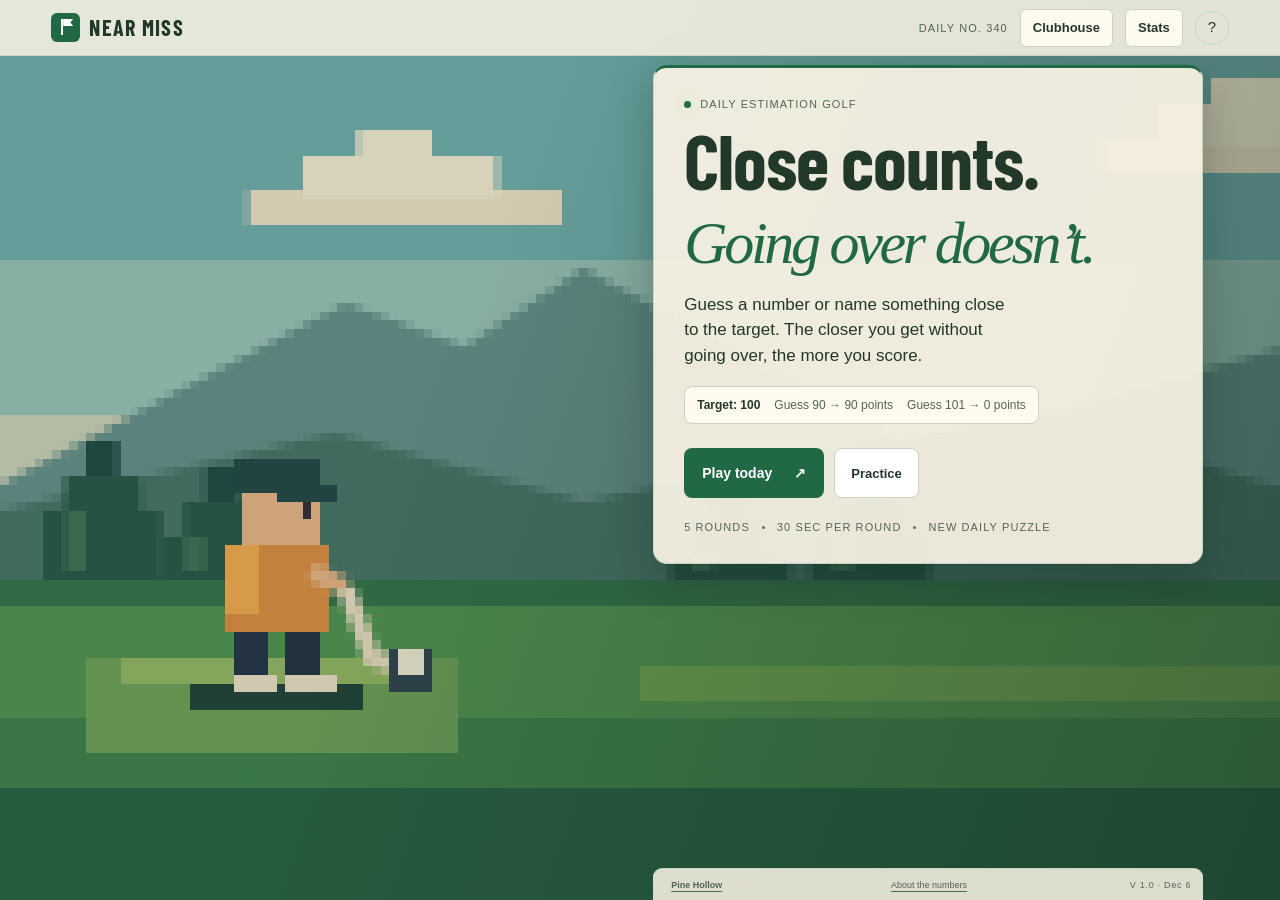
==== commit bcd5e8c1: "overhaul :)" ====
--- a/index.html
+++ b/index.html
@@ -3,28 +3,56 @@
 <head>
   <meta charset="utf-8">
   <meta name="viewport" content="width=device-width, initial-scale=1">
-  <meta name="theme-color" content="#111311">
+  <meta name="theme-color" content="#13231c">
   <meta name="description" content="A tiny daily game of nerve. Get close to the number without going over.">
   <title>NEAR MISS — a daily game of nerve</title>
-  <link rel="preconnect" href="https://fonts.googleapis.com">
-  <link rel="preconnect" href="https://fonts.gstatic.com" crossorigin>
-  <link href="https://fonts.googleapis.com/css2?family=DM+Mono:wght@400;500&family=Manrope:wght@400;500;600;700;800&display=swap" rel="stylesheet">
   <link rel="stylesheet" href="/style.css">
   <link rel="stylesheet" href="/light.css">
+  <script defer src="/questions.js"></script>
+  <script defer src="/world-data.js"></script>
+  <script defer src="/food-data.js"></script>
+  <script defer src="/rotation.js"></script>
   <script defer src="/golf.js"></script>
   <script defer src="/game.js"></script>
 </head>
 <body>
-  <header class="topbar"><a class="brand" href="#" aria-label="Near Miss home"><span class="brand-mark">N</span><span>NEAR MISS</span></a><div class="top-actions"><span id="daily-label" class="daily-label">DAILY NO. 001</span><button class="icon-button" id="stats-open" aria-label="Open stats">↗</button><button class="icon-button" id="help-open" aria-label="How to play">?</button></div></header>
+  <canvas id="golf-course" width="160" height="80" aria-hidden="true"></canvas>
+  <div id="shot-controls" class="shot-controls hidden"><span id="shot-hole"></span><button id="skip-shot" type="button">Skip animation</button></div>
+  <header class="topbar"><a class="brand" href="#" aria-label="Near Miss home"><span class="brand-mark" aria-hidden="true"></span><span>NEAR MISS</span></a><div class="top-actions"><span id="daily-label" class="daily-label">DAILY NO. 001</span><button class="nav-button" id="clubhouse-open">Clubhouse</button><button class="nav-button" id="stats-open" aria-label="Open stats">Stats</button><button class="icon-button" id="help-open" aria-label="How to play">?</button></div></header>
   <main class="shell">
-    <section id="intro" class="intro"><div class="eyebrow"><span class="live-dot"></span> THE DAILY ESTIMATION GAME</div><h1>Close counts.<br><em>Going over doesn’t.</em></h1><p class="intro-copy">Five things. Five targets. Get as close as you can without crossing the line.</p><button class="primary-button" id="start-btn">Play today <span>↗</span></button><div class="target-demo" aria-hidden="true"><span></span></div><div class="howline"><span>5 ROUNDS</span><i></i><span>30 SEC PER ROUND</span><i></i><span>NO SIGN-UP</span></div></section>
-    <section id="game" class="game hidden" aria-live="polite"><div class="round-row"><div><span id="round-category" class="category-tag">CATEGORY</span><span id="round-difficulty" class="difficulty">MEDIUM</span></div><span id="round-count" class="round-count">01 <b>/ 05</b></span></div><div class="progress-track"><div id="round-progress"></div></div><div id="round-clock" class="round-clock hidden"><span>SHOT CLOCK</span><div class="clock-track" aria-hidden="true"><span></span></div><strong id="round-seconds" role="timer" aria-label="Seconds remaining">30s</strong></div><div class="prompt-block"><p id="question-prompt" class="question-prompt">Name a country...</p><div class="target-line"><span>THE TARGET</span><strong id="target-value">50 million</strong></div></div><canvas id="golf-course" width="256" height="96" aria-hidden="true"></canvas><form id="entry-area" class="entry-area" novalidate><label for="answer-input">Your answer</label><div class="search-wrap"><input id="answer-input" autocomplete="off" spellcheck="false" placeholder="Type your answer…" aria-describedby="input-hint"><button type="button" id="clear-input" class="clear-btn" aria-label="Clear answer">×</button></div><p id="input-hint" class="input-hint" aria-live="polite">Type your answer, then lock it in.</p><button type="submit" id="submit-answer" class="primary-button next-button">Lock it in</button></form><div id="reveal" class="reveal hidden"><p id="result-label" class="shot-result" aria-live="polite"></p><div class="reveal-top"><div><span class="micro-label" id="result-pick-label">YOUR PICK</span><h2 id="result-name"></h2></div><div id="score-chip" class="score-chip">98</div></div><div class="result-details"><div><span>ACTUAL VALUE</span><strong id="actual-value"></strong></div><div><span>OFF BY</span><strong id="difference"></strong></div></div><p id="source-note" class="source-note">Source: <a id="source-link" target="_blank" rel="noreferrer"></a></p><button id="next-btn" class="primary-button next-button">Next round <span>↗</span></button></div></section>
-    <section id="results" class="results hidden"><div class="eyebrow"><span class="live-dot"></span> THAT’S THE DAILY</div><h1 id="final-title">Sharp work.</h1><div class="total-score"><strong id="total-score">000</strong><span>/ 500</span></div><p class="results-sub" id="results-sub">Today's puzzle is in the books.</p><div id="score-list" class="score-list"></div><div class="result-metrics" id="result-metrics"></div><div class="result-actions"><button class="primary-button" id="share-btn">Share your score <span>↗</span></button><button class="secondary-button" id="practice-btn">Practice mode</button></div><div class="countdown"><span>NEXT PUZZLE IN</span><strong id="countdown">00:00:00</strong></div></section>
-    <section id="stats" class="stats hidden"><button id="stats-close" class="back-link">← Back</button><div class="eyebrow">YOUR LOCAL STATS</div><h1>The long game.</h1><div class="stats-grid" id="stats-grid"></div><h2 class="chart-title">Score history</h2><div class="chart" id="chart"></div><p class="privacy-note">Saved only in this browser. No account, no tracking.</p></section>
-    <footer><span>BUILT FOR THE IN-BETWEEN</span><button id="about-open">About the numbers</button><span>V 1.0 · <span id="footer-today"></span></span></footer>
+    <section id="intro" class="intro"><div class="eyebrow"><span class="live-dot"></span> DAILY ESTIMATION GOLF</div><h1>Close counts.<br><em>Going over doesn’t.</em></h1><p class="intro-copy">Guess a number or name something close to the target. The closer you get without going over, the more you score.</p><p class="scoring-example"><strong>Target: 100</strong><span>Guess 90 → 90 points</span><span>Guess 101 → 0 points</span></p><div class="intro-actions"><button class="primary-button" id="start-btn">Play today <span>↗</span></button><button class="secondary-button" id="intro-practice">Practice</button></div><div class="howline"><span>5 ROUNDS</span><i></i><span>30 SEC PER ROUND</span><i></i><span>NEW DAILY PUZZLE</span></div></section>
+    <section id="game" class="game hidden" aria-live="polite"><div class="round-row"><div><span id="round-category" class="category-tag">CATEGORY</span><span id="round-difficulty" class="difficulty">MEDIUM</span></div><span id="round-count" class="round-count">01 <b>/ 05</b></span></div><div class="progress-track"><div id="round-progress"></div></div><div id="round-clock" class="round-clock hidden"><span>SHOT CLOCK</span><div class="clock-track" aria-hidden="true"><span></span></div><strong id="round-seconds" role="timer" aria-label="Seconds remaining">30s</strong></div><div class="prompt-block" id="question-card"><p id="question-prompt" class="question-prompt">Name a country...</p><div class="target-line"><span id="target-label">THE TARGET</span><strong id="target-value">50 million</strong></div></div><form id="entry-area" class="entry-area" novalidate><label for="answer-input">Your answer</label><div class="search-wrap"><input id="answer-input" autocomplete="off" spellcheck="false" placeholder="Type your answer…" aria-describedby="input-hint"><button type="button" id="clear-input" class="clear-btn" aria-label="Clear answer">×</button></div><p id="input-hint" class="input-hint" aria-live="polite">Type your answer, then lock it in.</p><button type="submit" id="submit-answer" class="primary-button next-button">Lock it in</button></form><div id="reveal" class="reveal hidden"><p id="result-label" class="shot-result" aria-live="polite"></p><div class="reveal-top"><div><span class="micro-label" id="result-pick-label">YOUR PICK</span><h2 id="result-name"></h2></div><div id="score-chip" class="score-chip">98</div></div><p id="answer-reveal" class="answer-reveal"><span id="answer-reveal-label">Correct answer</span><strong id="correct-answer"></strong></p><div class="shot-actions"><button id="next-btn" class="primary-button">Next round <span>↗</span></button><button id="replay-shot" class="secondary-button" type="button">Replay shot</button></div></div></section>
+    <section id="results" class="results hidden"><div class="scorecard-meta"><div class="eyebrow"><span class="live-dot"></span> SCORECARD</div><div id="unlock-notice" class="unlock-notice hidden" role="status"></div></div><div class="score-heading"><div class="total-score"><strong id="total-score">000</strong><span>/ 500</span></div><h1 id="final-title">Sharp work.</h1></div><p class="results-sub" id="results-sub">Today's puzzle is in the books.</p><div id="score-list" class="score-list"></div><div class="result-metrics" id="result-metrics"></div><div class="result-actions"><button class="primary-button" id="share-btn">Share your score <span>↗</span></button><button class="secondary-button" id="practice-btn">Practice mode</button><button class="secondary-button hidden" id="daily-from-practice">Play today’s puzzle</button></div><div class="countdown"><span>NEXT PUZZLE IN</span><strong id="countdown">00:00:00</strong></div></section>
+    <section id="stats" class="stats hidden"><button id="stats-close" class="back-link">← Back</button><div class="eyebrow">YOUR LOCAL STATS</div><h1>The long game.</h1><div class="stats-grid" id="stats-grid"></div><h2 class="chart-title">Score history</h2><div class="chart" id="chart"></div><button type="button" class="secondary-button stats-clubhouse" id="stats-clubhouse">Open clubhouse</button><p class="privacy-note">Saved only in this browser. No account, no tracking.</p></section>
+    <footer><button type="button" id="course-caption">Pine Hollow</button><button id="about-open">About the numbers</button><span>V 1.0 · <span id="footer-today"></span></span></footer>
   </main>
-  <dialog id="help-dialog"><button class="dialog-close" data-close aria-label="Close">×</button><div class="eyebrow">THE WHOLE THING</div><h2>Close counts.<br><em>Going over doesn’t.</em></h2><p>You have 30 seconds to name an item that gets as close to the target as possible. If NearMiss can’t match a guess, try another while the clock runs.</p><p>Your score is simple: <b>your value ÷ the target × 100.</b> Go over and your shot lands in the water for zero points. Running out of time also scores zero.</p><p>The same five rounds are waiting for everyone today. A fresh set drops at midnight UTC.</p><button class="primary-button" data-close>Got it</button></dialog>
-  <dialog id="about-dialog"><button class="dialog-close" data-close aria-label="Close">×</button><div class="eyebrow">A NOTE ON THE NUMBERS</div><h2>Good guesses.<br><em>Grounded numbers.</em></h2><p>The launch edition uses a small, hand-curated set of stable reference values, with units and sources shown after each answer. Values are snapshots and may vary by source or measurement method.</p><p>This first release keeps your progress in your browser. Daily rounds are deterministic, but answer validation and scoring happen on-device, so they are for fun rather than a tamper-proof leaderboard.</p><p>More datasets and a server-backed daily schedule can be added without changing the rules.</p><button class="primary-button" data-close>Sounds good</button></dialog>
+  <dialog id="clubhouse-dialog" class="clubhouse-dialog" aria-labelledby="clubhouse-title">
+    <button class="dialog-close" data-close aria-label="Close clubhouse">×</button>
+    <h2 id="clubhouse-title">Clubhouse</h2>
+    <div class="clubhouse-tabs" role="tablist" aria-label="Clubhouse collection">
+      <button type="button" id="courses-tab" role="tab" aria-selected="true" aria-controls="courses-panel">Courses</button>
+      <button type="button" id="balls-tab" role="tab" aria-selected="false" aria-controls="balls-panel" tabindex="-1">Golf balls</button>
+    </div>
+    <section id="courses-panel" role="tabpanel" aria-labelledby="courses-tab">
+      <p id="clubhouse-progress"></p>
+      <canvas id="course-preview" width="320" height="104" aria-hidden="true"></canvas>
+      <div class="course-preview-details">
+        <div><h3 id="preview-name"></h3><p id="preview-physics"></p></div>
+        <button type="button" id="equip-course" class="secondary-button">Equip course</button>
+      </div>
+      <div class="course-grid" id="course-grid" aria-label="Preview a course"></div>
+      <div class="course-pages">
+        <button type="button" id="course-before" class="secondary-button" aria-label="Previous courses">←</button>
+        <span id="course-page" aria-live="polite"></span>
+        <button type="button" id="course-after" class="secondary-button" aria-label="Next courses">→</button>
+      </div>
+    </section>
+    <section id="balls-panel" role="tabpanel" aria-labelledby="balls-tab" class="hidden">
+      <div class="ball-grid" id="ball-grid"></div>
+    </section>
+  </dialog>
+  <dialog id="help-dialog"><button class="dialog-close" data-close aria-label="Close">×</button><h2>How to play</h2><p>You have 30 seconds per question. Guess a number or name an item close to the target. If a guess isn’t recognized, try again.</p><p>Get closer for more points. An exact hit scores 100. Going over or running out of time scores zero.</p><p>Five new daily questions arrive at midnight UTC.</p><button class="primary-button" data-close>Got it</button></dialog>
+  <dialog id="about-dialog"><button class="dialog-close" data-close aria-label="Close">×</button><h2>About the numbers</h2><p>NearMiss uses published figures for strange records, animal facts, food, and other trivia. Estimates with a range specify which figure the game uses.</p><p>Your scores and progress stay in this browser.</p><button class="primary-button" data-close>Sounds good</button></dialog>
   <div id="toast" class="toast" role="status"></div>
 </body>
 </html>
--- a/style.css
+++ b/style.css
@@ -1,41 +1,15 @@
-:root{color-scheme:dark;--bg:#111311;--surface:#1a1d1a;--surface2:#222622;--text:#f4f4ef;--muted:#989e96;--line:#343a34;--green:#8ee7a9;--yellow:#f4c96e;--red:#fa796e;--mono:'DM Mono',ui-monospace,monospace;--sans:Manrope,system-ui,sans-serif}*{box-sizing:border-box}body{margin:0;background:var(--bg);color:var(--text);font:16px/1.5 var(--sans);min-height:100vh}button,input{font:inherit}button{cursor:pointer;color:inherit}.topbar{height:70px;padding:0 clamp(18px,4vw,52px);border-bottom:1px solid #262a26;display:flex;align-items:center;justify-content:space-between}.brand{display:flex;gap:11px;align-items:center;text-decoration:none;color:var(--text);font-weight:800;letter-spacing:.12em;font-size:13px}.brand-mark{display:grid;place-items:center;width:28px;height:28px;background:var(--green);border-radius:9px;color:#101410;font-size:17px;letter-spacing:-.08em}.top-actions{display:flex;align-items:center;gap:12px}.daily-label,.eyebrow,.micro-label,.category-tag,.difficulty,.round-count,.howline,.target-line>span,.result-details span,.countdown span,footer,.stats-grid label{font:11px var(--mono);letter-spacing:.1em;color:var(--muted)}.icon-button{width:34px;height:34px;background:transparent;border:1px solid var(--line);border-radius:50%;font-size:15px}.shell{width:min(100% - 36px,550px);margin:0 auto;min-height:calc(100vh - 70px);display:flex;flex-direction:column}.intro,.game,.results,.stats{width:100%;margin:auto 0;padding:65px 0 48px}.intro{min-height:570px;display:flex;flex-direction:column;justify-content:center;align-items:flex-start}.eyebrow{display:flex;align-items:center;gap:9px}.live-dot{width:7px;height:7px;border-radius:50%;background:var(--green);box-shadow:0 0 12px #8ee7a977}h1{font-size:clamp(42px,9vw,66px);line-height:1.08;letter-spacing:-.065em;margin:25px 0 16px;font-weight:700}h1 em,h2 em{font-family:Georgia,serif;font-weight:400;color:var(--green);letter-spacing:-.055em}.intro-copy{color:#b5bab2;max-width:350px;margin:0 0 30px;font-size:17px}.primary-button{border:0;background:var(--green);color:#101610;font-size:14px;font-weight:800;padding:14px 18px;border-radius:8px;display:inline-flex;align-items:center;justify-content:space-between;gap:22px;min-height:50px;transition:transform .14s,background .14s}.primary-button:hover{background:#a3f2b7;transform:translateY(-1px)}.primary-button:focus-visible,.secondary-button:focus-visible,.icon-button:focus-visible,input:focus-visible{outline:3px solid #fff;outline-offset:3px}.howline{display:flex;align-items:center;gap:12px;margin-top:42px}.howline i{width:3px;height:3px;border-radius:50%;background:#646b63}.hidden{display:none!important}.game{padding-top:42px;align-self:stretch}.round-row{display:flex;justify-content:space-between;align-items:center}.category-tag{background:#273329;color:var(--green);padding:6px 8px;border-radius:4px}.difficulty{margin-left:9px;font-size:10px}.round-count{color:var(--text);font-size:14px}.round-count b{color:var(--muted);font-weight:400}.progress-track{height:3px;background:#272c27;margin:16px 0 40px}.progress-track div{height:100%;width:20%;background:var(--green);transition:width .3s}.prompt-block{margin-bottom:32px}.question-prompt{font-size:clamp(25px,6vw,34px);font-weight:650;line-height:1.24;letter-spacing:-.045em;margin:0 0 24px}.target-line{display:flex;justify-content:space-between;padding:15px 0;border-top:1px solid var(--line);border-bottom:1px solid var(--line);align-items:center}.target-line strong{font:500 20px var(--mono);color:var(--yellow)}.entry-area label{font-weight:700;font-size:13px;display:block;margin-bottom:10px}.search-wrap{position:relative}.search-wrap input{width:100%;height:54px;padding:0 46px 0 15px;border:1px solid #454c45;background:var(--surface);border-radius:7px;color:var(--text);font-size:16px}.search-wrap input::placeholder{color:#727970}.clear-btn{position:absolute;right:12px;top:11px;font-size:23px;color:var(--muted);background:none;border:0}.input-hint{color:var(--muted);font-size:13px;margin:9px 0 0}.reveal{margin-top:4px;animation:rise .26s ease-out}.reveal-top{display:flex;justify-content:space-between;align-items:center}.micro-label{font-size:10px}.reveal h2{font-size:22px;margin:3px 0 0}.score-chip{width:62px;height:62px;border-radius:50%;display:grid;place-items:center;color:#101610;background:var(--green);font:500 23px var(--mono)}.score-chip.bust{background:var(--red)}.score-chip.close{background:var(--yellow)}.result-details{display:grid;grid-template-columns:1fr 1fr 1fr;border-top:1px solid var(--line);border-bottom:1px solid var(--line);padding:14px 0}.result-details div{display:flex;flex-direction:column;gap:4px}.result-details span{font-size:9px}.result-details strong{font:500 13px var(--mono)}.next-button{width:100%;margin-top:25px}.results h1{font-size:47px;margin-bottom:12px}.total-score{display:flex;align-items:baseline;gap:7px;margin:20px 0 2px}.total-score strong{font:500 60px/.95 var(--mono);letter-spacing:-.09em;color:var(--green)}.total-score span{font:14px var(--mono);color:var(--muted)}.results-sub{color:var(--muted);font-size:14px;margin:10px 0 25px}.score-list{border-top:1px solid var(--line)}.score-row{display:grid;grid-template-columns:38px 1fr auto 66px;align-items:center;gap:12px;padding:12px 0;border-bottom:1px solid var(--line)}.score-index{font:12px var(--mono);color:var(--muted)}.score-name{font-size:14px;font-weight:700}.score-category{font:9px var(--mono);color:var(--muted);letter-spacing:.06em}.score-points{font:500 15px var(--mono);text-align:right}.score-symbol{color:var(--green);font-size:14px}.score-symbol.bust{color:var(--red)}.result-metrics{display:flex;gap:0;margin:19px 0 22px}.metric{flex:1;border-right:1px solid var(--line);padding-right:10px;margin-right:10px}.metric:last-child{border:0}.metric span{display:block;font:9px var(--mono);letter-spacing:.05em;color:var(--muted)}.metric b{font:500 17px var(--mono)}.result-actions{display:grid;gap:9px}.result-actions .primary-button{width:100%}.secondary-button{background:transparent;border:1px solid var(--line);border-radius:8px;min-height:48px;font-size:13px;font-weight:700}.countdown{display:flex;justify-content:space-between;margin-top:24px;padding-top:16px;border-top:1px solid var(--line);align-items:center}.countdown strong{font:13px var(--mono)}.stats h1{font-size:48px}.back-link{border:0;background:none;color:var(--muted);padding:0;margin-bottom:32px}.stats-grid{display:grid;grid-template-columns:repeat(3,1fr);gap:1px;background:var(--line);border:1px solid var(--line);margin:26px 0}.stat-cell{background:var(--bg);padding:16px 12px}.stats-grid label{display:block;font-size:9px}.stats-grid strong{font:500 24px var(--mono)}.chart-title{font-size:15px;margin:28px 0 12px}.chart{height:120px;display:flex;align-items:flex-end;gap:8px;padding:0 3px;border-bottom:1px solid var(--line)}.chart-col{flex:1;display:flex;flex-direction:column;align-items:center;gap:6px;height:100%;justify-content:flex-end}.chart-bar{width:min(100%,32px);min-height:3px;background:var(--green);border-radius:3px 3px 0 0}.chart-col span{font:9px var(--mono);color:var(--muted)}.privacy-note{font-size:12px;color:var(--muted);margin-top:18px}footer{margin-top:auto;min-height:59px;border-top:1px solid #262a26;display:flex;align-items:center;justify-content:space-between;gap:8px;font-size:9px;letter-spacing:.08em}footer button{border:0;background:none;color:var(--muted);font:inherit;text-decoration:underline;text-underline-offset:3px}.toast{position:fixed;left:50%;bottom:30px;transform:translate(-50%,20px);opacity:0;pointer-events:none;padding:11px 16px;border:1px solid var(--line);background:#242824;color:var(--text);border-radius:7px;font-size:13px;transition:.2s}.toast.show{opacity:1;transform:translate(-50%,0)}dialog{width:min(calc(100% - 34px),450px);border:1px solid #414941;border-radius:12px;background:#1b1f1b;color:var(--text);padding:30px;box-shadow:0 25px 100px #000b}dialog::backdrop{background:#000a;backdrop-filter:blur(3px)}dialog h2{font-size:31px;line-height:1.12;letter-spacing:-.05em;margin:22px 0}dialog p{color:#c0c5bd;font-size:14px;line-height:1.7}.dialog-close{position:absolute;top:12px;right:14px;border:0;background:none;color:var(--muted);font-size:24px}@keyframes rise{from{opacity:0;transform:translateY(8px)}to{opacity:1;transform:translateY(0)}}@media(max-width:480px){.daily-label{font-size:9px}.topbar{height:60px;padding:0 17px}.shell{min-height:calc(100vh - 60px)}.intro,.game,.results,.stats{padding-top:44px}.intro{min-height:520px}.result-details{gap:4px}.result-details strong{font-size:11px}.score-row{grid-template-columns:27px 1fr auto 25px;gap:8px}.score-category{font-size:8px}.score-name{font-size:13px}footer{font-size:8px}.stats-grid strong{font-size:21px}}@media(prefers-reduced-motion:reduce){*,*::before,*::after{scroll-behavior:auto!important;animation-duration:.01ms!important;transition-duration:.01ms!important}}
-
-
-/* A countdown-style sweep stops just short of the target on the title screen. */
-.target-demo {
-  position: relative;
-  width: min(100%, 290px);
-  height: 12px;
-  margin-top: 28px;
-  color: var(--green);
-  background: repeating-linear-gradient(
-    90deg, var(--line) 0 1px, transparent 1px 10%
-  ) center / 100% 8px no-repeat;
-}
-
-.target-demo::after {
-  content: "";
-  position: absolute;
-  inset: -4px 0 -4px auto;
-  border-right: 2px dashed var(--yellow);
-}
-
-.target-demo span {
-  position: absolute;
-  top: 4px;
-  left: 0;
-  width: 92%;
-  height: 4px;
-  border-radius: 4px;
-  background: currentColor;
-  transform-origin: left center;
-}
+@font-face {
+  font-family: "Barlow Condensed";
+  src: url("/fonts/barlow-condensed-bold.woff2") format("woff2");
+  font-style: normal;
+  font-weight: 700;
+  font-display: swap;
+}
+
+:root{color-scheme:dark;--bg:#13231c;--surface:#1c3026;--surface2:#243c31;--text:#f6f0db;--muted:#becbbd;--line:#415849;--green:#b8e498;--yellow:#ffd481;--red:#ff9c8c;--sans:Arial,Helvetica,sans-serif;--display:"Barlow Condensed","Arial Narrow",Arial,sans-serif}*{box-sizing:border-box}body{margin:0;background:var(--bg);color:var(--text);font:16px/1.5 var(--sans);min-height:100vh}button,input{font:inherit}button{cursor:pointer;color:inherit}.topbar{height:70px;padding:0 clamp(18px,4vw,52px);border-bottom:1px solid #262a26;display:flex;align-items:center;justify-content:space-between}.brand{display:flex;gap:11px;align-items:center;text-decoration:none;color:var(--text);font-weight:800;letter-spacing:.12em;font-size:13px}.brand-mark{display:grid;place-items:center;width:28px;height:28px;background:var(--green);border-radius:9px;color:#101410;font-size:17px;letter-spacing:-.08em}.top-actions{display:flex;align-items:center;gap:12px}.daily-label,.eyebrow,.micro-label,.category-tag,.difficulty,.round-count,.howline,.target-line>span,.countdown span,footer,.stats-grid label{font:11px var(--sans);letter-spacing:.1em;color:var(--muted)}.icon-button{width:34px;height:34px;background:transparent;border:1px solid var(--line);border-radius:50%;font-size:15px}.shell{width:min(100% - 36px,550px);margin:0 auto;min-height:calc(100vh - 70px);display:flex;flex-direction:column}.intro,.game,.results,.stats{width:100%;margin:auto 0;padding:65px 0 48px}.intro{min-height:570px;display:flex;flex-direction:column;justify-content:center;align-items:flex-start}.eyebrow{display:flex;align-items:center;gap:9px}.live-dot{width:7px;height:7px;border-radius:50%;background:var(--green);box-shadow:0 0 12px #8ee7a977}h1{font-size:clamp(42px,9vw,66px);line-height:1.08;letter-spacing:-.065em;margin:25px 0 16px;font-weight:700}h1 em,h2 em{font-family:"Times New Roman",Times,serif;font-weight:400;color:var(--green);letter-spacing:-.055em}.intro-copy{color:#b5bab2;max-width:350px;margin:0 0 30px;font-size:17px}.primary-button{border:0;background:var(--green);color:#101610;font-size:14px;font-weight:800;padding:14px 18px;border-radius:8px;display:inline-flex;align-items:center;justify-content:space-between;gap:22px;min-height:50px;transition:transform .14s,background .14s}.primary-button:hover{background:#a3f2b7;transform:translateY(-1px)}.primary-button:focus-visible,.secondary-button:focus-visible,.icon-button:focus-visible,input:focus-visible{outline:3px solid #fff;outline-offset:3px}.howline{display:flex;align-items:center;gap:12px;margin-top:42px}.howline i{width:3px;height:3px;border-radius:50%;background:#646b63}.hidden{display:none!important}.game{padding-top:42px;align-self:stretch}.round-row{display:flex;justify-content:space-between;align-items:center}.category-tag{background:#273329;color:var(--green);padding:6px 8px;border-radius:4px}.difficulty{margin-left:9px;font-size:10px}.round-count{color:var(--text);font-size:14px}.round-count b{color:var(--muted);font-weight:400}.progress-track{height:3px;background:#272c27;margin:16px 0 40px}.progress-track div{height:100%;width:20%;background:var(--green);transition:width .3s}.prompt-block{margin-bottom:32px}.question-prompt{font-size:clamp(25px,6vw,34px);font-weight:650;line-height:1.24;letter-spacing:-.045em;margin:0 0 24px}.target-line{display:flex;justify-content:space-between;padding:15px 0;border-top:1px solid var(--line);border-bottom:1px solid var(--line);align-items:center}.target-line strong{font:500 20px var(--sans);color:var(--yellow)}.entry-area label{font-weight:700;font-size:13px;display:block;margin-bottom:10px}.search-wrap{position:relative}.search-wrap input{width:100%;height:54px;padding:0 46px 0 15px;border:1px solid #454c45;background:var(--surface);border-radius:7px;color:var(--text);font-size:16px}.search-wrap input::placeholder{color:#727970}.clear-btn{position:absolute;right:12px;top:11px;font-size:23px;color:var(--muted);background:none;border:0}.input-hint{color:var(--muted);font-size:13px;margin:9px 0 0}.reveal{margin-top:4px;animation:rise .26s ease-out}.reveal-top{display:flex;justify-content:space-between;align-items:center}.micro-label{font-size:10px}.reveal h2{font-size:22px;margin:3px 0 0}.score-chip{width:62px;height:62px;border-radius:50%;display:grid;place-items:center;color:#101610;background:var(--green);font:500 23px var(--sans)}.score-chip.bust{background:var(--red)}.score-chip.close{background:var(--yellow)}.next-button{width:100%;margin-top:25px}.results h1{font-size:47px;margin-bottom:12px}.total-score{display:flex;align-items:baseline;gap:7px;margin:20px 0 2px}.total-score strong{font:500 60px/.95 var(--sans);letter-spacing:-.09em;color:var(--green)}.total-score span{font:14px var(--sans);color:var(--muted)}.results-sub{color:var(--muted);font-size:14px;margin:10px 0 25px}.score-list{border-top:1px solid var(--line)}.score-row{display:grid;grid-template-columns:38px 1fr auto 66px;align-items:center;gap:12px;padding:12px 0;border-bottom:1px solid var(--line)}.score-index{font:12px var(--sans);color:var(--muted)}.score-name{font-size:14px;font-weight:700}.score-category{font:9px var(--sans);color:var(--muted);letter-spacing:.06em}.score-points{font:500 15px var(--sans);text-align:right}.score-symbol{color:var(--green);font-size:14px}.score-symbol.bust{color:var(--red)}.result-metrics{display:flex;gap:0;margin:19px 0 22px}.metric{flex:1;border-right:1px solid var(--line);padding-right:10px;margin-right:10px}.metric:last-child{border:0}.metric span{display:block;font:9px var(--sans);letter-spacing:.05em;color:var(--muted)}.metric b{font:500 17px var(--sans)}.result-actions{display:grid;gap:9px}.result-actions .primary-button{width:100%}.secondary-button{background:transparent;border:1px solid var(--line);border-radius:8px;min-height:48px;font-size:13px;font-weight:700}.countdown{display:flex;justify-content:space-between;margin-top:24px;padding-top:16px;border-top:1px solid var(--line);align-items:center}.countdown strong{font:13px var(--sans)}.stats h1{font-size:48px}.back-link{border:0;background:none;color:var(--muted);padding:0;margin-bottom:32px}.stats-grid{display:grid;grid-template-columns:repeat(3,1fr);gap:1px;background:var(--line);border:1px solid var(--line);margin:26px 0}.stat-cell{background:var(--bg);padding:16px 12px}.stats-grid label{display:block;font-size:9px}.stats-grid strong{font:500 24px var(--sans)}.chart-title{font-size:15px;margin:28px 0 12px}.chart{height:120px;display:flex;align-items:flex-end;gap:8px;padding:0 3px;border-bottom:1px solid var(--line)}.chart-col{flex:1;display:flex;flex-direction:column;align-items:center;gap:6px;height:100%;justify-content:flex-end}.chart-bar{width:min(100%,32px);min-height:3px;background:var(--green);border-radius:3px 3px 0 0}.chart-col span{font:9px var(--sans);color:var(--muted)}.privacy-note{font-size:12px;color:var(--muted);margin-top:18px}footer{margin-top:auto;min-height:59px;border-top:1px solid #262a26;display:flex;align-items:center;justify-content:space-between;gap:8px;font-size:9px;letter-spacing:.08em}footer button{border:0;background:none;color:var(--muted);font:inherit;text-decoration:underline;text-underline-offset:3px}.toast{position:fixed;left:50%;bottom:30px;transform:translate(-50%,20px);opacity:0;pointer-events:none;padding:11px 16px;border:1px solid var(--line);background:#242824;color:var(--text);border-radius:7px;font-size:13px;transition:.2s}.toast.show{opacity:1;transform:translate(-50%,0)}dialog{width:min(calc(100% - 34px),450px);border:1px solid #414941;border-radius:12px;background:#1b1f1b;color:var(--text);padding:30px;box-shadow:0 25px 100px #000b}dialog::backdrop{background:#000a;backdrop-filter:blur(3px)}dialog h2{font-size:31px;line-height:1.12;letter-spacing:-.05em;margin:22px 0}dialog p{color:#c0c5bd;font-size:14px;line-height:1.7}.dialog-close{position:absolute;top:12px;right:14px;border:0;background:none;color:var(--muted);font-size:24px}@keyframes rise{from{opacity:0;transform:translateY(8px)}to{opacity:1;transform:translateY(0)}}@media(max-width:480px){.daily-label{font-size:9px}.topbar{height:60px;padding:0 17px}.shell{min-height:calc(100vh - 60px)}.intro,.game,.results,.stats{padding-top:44px}.intro{min-height:520px}.score-row{grid-template-columns:27px 1fr auto 25px;gap:8px}.score-category{font-size:8px}.score-name{font-size:13px}footer{font-size:8px}.stats-grid strong{font-size:21px}}@media(prefers-reduced-motion:reduce){*,*::before,*::after{scroll-behavior:auto!important;animation-duration:.01ms!important;transition-duration:.01ms!important}}
+
 
 @media (prefers-reduced-motion: no-preference) {
-  .intro:not(.hidden) .target-demo span {
-    animation: demo-sweep 1.1s 160ms cubic-bezier(.18, .7, .22, 1) both;
-  }
-
   .results:not(.hidden) .score-row {
     animation: score-arrive 320ms var(--row-delay, 0ms) ease-out both;
   }
@@ -50,19 +24,23 @@
   #round-progress { transition: none; }
 }
 
-@keyframes demo-sweep {
-  from { transform: scaleX(0); }
-  to { transform: scaleX(1); }
-}
-
 @keyframes score-arrive {
   from { opacity: 0; transform: translateY(7px); }
   to { opacity: 1; transform: translateY(0); }
 }
 
-/* Keep the target grid behind every view, including a resumed daily round. */
 body {
   isolation: isolate;
+}
+
+#golf-course {
+  position: fixed;
+  z-index: -2;
+  inset: 0;
+  width: 100%;
+  height: 100%;
+  pointer-events: none;
+  image-rendering: pixelated;
 }
 
 body::before {
@@ -71,34 +49,41 @@
   z-index: -1;
   inset: 0;
   pointer-events: none;
-  background:
-    linear-gradient(105deg, transparent 36%, color-mix(in srgb, var(--green) 21%, transparent) 50%, transparent 64%) 0 0 / 230% 100% no-repeat,
-    radial-gradient(ellipse at 72% 30%, color-mix(in srgb, var(--green) 16%, transparent), transparent 62%),
-    repeating-linear-gradient(90deg, var(--line) 0 1px, transparent 1px 42px),
-    repeating-linear-gradient(0deg, var(--line) 0 1px, transparent 1px 42px);
-  mask-image: radial-gradient(ellipse at 68% 37%, black, transparent 86%);
-}
-
-@media (prefers-reduced-motion: no-preference) {
-  body::before {
-    animation: grid-sweep 7s ease-in-out infinite alternate;
-  }
-}
-
-@keyframes grid-sweep {
-  from { background-position: 0% 0, 0 0, 0 0, 0 0; }
-  to { background-position: 100% 0, 0 0, 0 0, 0 0; }
-}
-
-#golf-course {
-  display: block;
-  width: 100%;
-  height: auto;
-  margin: 0 0 20px;
+  background: linear-gradient(110deg, #1022192b 35%, #10221975 100%);
+}
+
+.topbar, footer {
+  background: color-mix(in srgb, var(--bg) 88%, transparent);
+}
+
+.topbar { position: relative; }
+
+.shell { width: min(100% - 32px, 550px); }
+
+.intro, .game, .results, .stats {
+  align-self: start;
+  margin-top: clamp(16px, 4vh, 40px);
+  margin-bottom: auto;
+  padding: clamp(18px, 4vw, 30px);
   border: 1px solid var(--line);
-  border-radius: 10px;
-  background: #76b6b4;
-  image-rendering: pixelated;
+  border-radius: 14px;
+  background: color-mix(in srgb, var(--bg) 94%, transparent);
+}
+
+.intro { min-height: 0; }
+.intro-copy { color: var(--text); }
+.game .progress-track { margin-bottom: 32px; }
+footer { padding-inline: 12px; margin-top: 18px; border-radius: 9px 9px 0 0; }
+@media (min-width: 900px) {
+  .shell { margin-right: clamp(30px, 6vw, 120px); margin-left: auto; }
+}
+
+@media (max-width: 600px) {
+  .game { padding: 15px; }
+  .game .question-prompt { font-size: clamp(19px, 5vw, 27px); margin-bottom: 12px; }
+  .game .target-line { padding-block: 8px; }
+  .game .next-button { margin-top: 13px; }
+  .shell { padding-bottom: 12vh; }
 }
 
 .round-clock {
@@ -108,7 +93,7 @@
   gap: 12px;
   margin: -23px 0 20px;
   color: var(--muted);
-  font: 11px var(--mono);
+  font: 11px var(--sans);
   letter-spacing: .08em;
   font-variant-numeric: tabular-nums;
 }
@@ -142,8 +127,511 @@
 .reveal[data-outcome="bust"] #result-label,
 .reveal[data-outcome="timeout"] #result-label { color: var(--red); }
 .reveal[data-outcome="exact"] #result-label { color: var(--green); }
-.source-note { font-size: 12px; color: var(--muted); margin: 12px 0 0; }
-.source-note a { color: inherit; }
-
-.shot-result { margin: 0 0 12px; font: 500 clamp(18px, 5vw, 24px) var(--mono); }
-.reveal .result-details { grid-template-columns: 1fr 1fr; }
+
+.shot-result { margin: 0 0 12px; font: 500 clamp(18px, 5vw, 24px) var(--sans); }
+
+.shot-actions { display: flex; gap: 10px; margin-top: 20px; }
+.shot-actions .primary-button { flex: 1; }
+.shot-actions .secondary-button { padding: 0 14px; }
+
+.shot-controls {
+  position: fixed;
+  z-index: 3;
+  inset: auto 16px max(16px, env(safe-area-inset-bottom)) auto;
+  display: flex;
+  gap: 10px;
+  align-items: center;
+  padding: 6px 6px 6px 14px;
+  border: 1px solid #fff4;
+  border-radius: 9px;
+  color: #f5f6ec;
+  background: #18221ee8;
+  font: 12px var(--sans);
+}
+
+.shot-controls button {
+  min-height: 42px;
+  padding-inline: 10px;
+  border: 1px solid #fff4;
+  border-radius: 6px;
+  background: transparent;
+  font: inherit;
+}
+
+.watching-shot .topbar,
+.watching-shot .shell,
+.watching-shot::before { visibility: hidden; }
+
+.intro-actions { display: flex; flex-wrap: wrap; gap: 10px; }
+.intro-actions .secondary-button { padding-inline: 16px; }
+.intro-copy { max-width: 34ch; margin-bottom: 18px; }
+.intro .howline { margin-top: 23px; flex-wrap: wrap; }
+.scoring-example {
+  display: flex;
+  flex-wrap: wrap;
+  column-gap: 14px;
+  row-gap: 5px;
+  margin: 0 0 24px;
+  padding: 9px 12px;
+  border: 1px solid var(--line);
+  border-radius: 8px;
+  color: var(--muted);
+  font: 12px/1.5 var(--sans);
+}
+.scoring-example strong { color: var(--text); }
+
+.reveal h2 { overflow-wrap: anywhere; }
+
+
+h1, .results h1, .stats h1, dialog h2, .round-count,
+.total-score strong, .score-chip, .collection-name, .shot-result,
+.clubhouse-dialog h3, .brand {
+  font-family: var(--display);
+  font-weight: 700;
+}
+
+h1, .results h1, .stats h1 {
+  margin-top: 14px;
+  letter-spacing: -.015em;
+  line-height: .96;
+}
+
+h1 { font-size: clamp(48px, 8vw, 76px); }
+h1 em, h2 em { font-family: "Times New Roman", Times, serif; }
+h1 em { font-size: .79em; line-height: 1.08; }
+.total-score strong { font-size: 72px; letter-spacing: -.025em; }
+.shot-result { font-size: 30px; }
+.round-count { font-size: 20px; letter-spacing: .04em; }
+.score-chip { font-size: 29px; }
+.question-prompt { letter-spacing: -.028em; }
+
+.topbar { border-bottom-color: var(--line); }
+.brand { gap: 9px; font-size: 22px; letter-spacing: .06em; white-space: nowrap; }
+.brand-mark {
+  position: relative;
+  width: 29px;
+  height: 29px;
+  border-radius: 6px;
+  background: var(--green);
+  color: var(--bg);
+}
+.brand-mark::before {
+  content: "";
+  position: absolute;
+  top: 6px;
+  left: 10px;
+  width: 2px;
+  height: 16px;
+  background: currentColor;
+}
+.brand-mark::after {
+  content: "";
+  position: absolute;
+  top: 6px;
+  left: 12px;
+  width: 10px;
+  height: 7px;
+  background: currentColor;
+  clip-path: polygon(0 0, 100% 0, 72% 50%, 100% 100%, 0 100%);
+}
+.nav-button {
+  min-height: 38px;
+  padding: 0 12px;
+  border: 1px solid var(--line);
+  border-radius: 6px;
+  background: var(--surface);
+  font-size: 13px;
+  font-weight: 700;
+}
+.nav-button:hover { background: var(--surface2); }
+
+.intro, .game, .results, .stats {
+  box-shadow: 0 14px 44px #10221846;
+  border-top: 3px solid var(--green);
+}
+.category-tag { background: var(--surface2); }
+.primary-button { color: #1b2d20; }
+.primary-button:hover { background: #d1edb5; }
+.primary-button:focus-visible, .secondary-button:focus-visible,
+.icon-button:focus-visible, .nav-button:focus-visible,
+.collection-card:focus-visible, input:focus-visible {
+  outline: 2px solid var(--green);
+  outline-offset: 3px;
+}
+.scoring-example { background: var(--surface); }
+.stats-clubhouse { margin-top: 24px; padding: 0 15px; }
+#course-caption { font-weight: 700; }
+#course-caption:hover { color: var(--text); }
+.unlock-notice {
+  margin: 17px 0;
+  padding: 10px 13px;
+  border: 1px solid var(--line);
+  border-left: 4px solid var(--yellow);
+  border-radius: 7px;
+  color: var(--yellow);
+  background: var(--surface);
+  font-weight: 700;
+}
+
+.clubhouse-dialog {
+  width: min(calc(100% - 30px), 600px);
+  max-height: min(90vh, 740px);
+  padding: clamp(16px, 4vw, 28px);
+  background: var(--bg);
+  border-color: var(--line);
+}
+.clubhouse-dialog h2 { margin: 0 0 9px; font-size: 47px; letter-spacing: -.015em; }
+.clubhouse-dialog h3 { margin: 21px 0 8px; font-size: 22px; }
+#clubhouse-progress { margin: 0; color: var(--muted); font-size: 14px; }
+.course-grid, .ball-grid { display: grid; gap: 10px; }
+.course-grid { grid-template-columns: repeat(2, minmax(0, 1fr)); }
+.ball-grid { grid-template-columns: repeat(3, minmax(0, 1fr)); }
+.collection-card {
+  display: grid;
+  grid-template-columns: minmax(0, 1fr) auto;
+  align-content: start;
+  align-items: baseline;
+  gap: 3px 8px;
+  min-width: 0;
+  padding: 8px 9px;
+  border: 1px solid var(--line);
+  border-radius: 8px;
+  background: var(--surface);
+  color: var(--text);
+  text-align: left;
+}
+.collection-card:hover:not(:disabled) { background: var(--surface2); }
+.collection-card[aria-pressed="true"] { border-color: var(--green); }
+.collection-card:disabled { cursor: default; }
+.collection-card:disabled .collection-preview { filter: saturate(.68); }
+.collection-name { font-size: clamp(17px, 3vw, 24px); line-height: 1.02; }
+.collection-status {
+  align-self: center;
+  justify-self: start;
+  color: var(--muted);
+  font-size: 10px;
+  font-weight: 700;
+  white-space: nowrap;
+}
+.collection-card[aria-pressed="true"] .collection-status { color: var(--green); }
+.collection-card small { grid-column: 1 / -1; color: var(--muted); font-size: 11px; line-height: 1.25; }
+.collection-preview { grid-column: 1 / -1; display: block; position: relative; margin-bottom: 5px; }
+.course-card {
+  --course-sky: #a1ccc0;
+  --course-ridge: #4b796c;
+  --course-grass: #559a54;
+}
+.course-card[data-choice="desert"] { --course-sky: #efb382; --course-ridge: #955445; --course-grass: #a69950; }
+.course-card[data-choice="alpine"] { --course-sky: #a7b9d0; --course-ridge: #657d9a; --course-grass: #b6cdd1; }
+.course-card[data-choice="moon"] { --course-sky: #393b64; --course-ridge: #66648f; --course-grass: #667266; }
+.course-card .collection-preview {
+  height: 44px;
+  overflow: hidden;
+  border-radius: 4px;
+  background: linear-gradient(var(--course-sky) 0 72%, var(--course-grass) 72%);
+}
+.course-card .collection-preview::before {
+  position: absolute;
+  content: "";
+  inset: 18% 0 28%;
+  background: var(--course-ridge);
+  clip-path: polygon(0 95%, 18% 22%, 35% 70%, 50% 0, 75% 80%, 91% 26%, 100% 70%, 100% 100%, 0 100%);
+}
+.course-card .collection-preview::after {
+  position: absolute;
+  content: "";
+  width: 12px;
+  height: 18px;
+  right: 17%;
+  bottom: 13%;
+  border-left: 2px solid #fff5d7;
+  background: linear-gradient(#f28b65 0 45%, transparent 45%);
+}
+.ball-card .collection-preview {
+  width: 18px;
+  height: 18px;
+  border: 3px solid #283b30;
+  background: var(--ball-swatch);
+  box-shadow: inset -3px -3px 0 #0003;
+}
+.ball-card { grid-template-columns: minmax(0, 1fr); }
+.ball-card .collection-name { font-size: clamp(16px, 3vw, 20px); }
+
+@media (max-width: 550px) {
+  .top-actions { gap: 5px; }
+  .topbar { column-gap: 6px; padding-inline: 12px; }
+  .brand { font-size: 17px; gap: 6px; }
+  .brand-mark { width: 25px; height: 25px; }
+  .brand-mark::before, .brand-mark::after { top: 4px; }
+  .brand-mark::before { left: 8px; }
+  .brand-mark::after { left: 10px; }
+  .nav-button { min-height: 34px; padding-inline: 6px; font-size: 11px; }
+  .topbar .daily-label { display: none; }
+  .collection-card { grid-template-columns: minmax(0, 1fr); }
+  .course-card .collection-preview { height: 37px; }
+}
+
+/* A single viewport holds the active card and the footer. */
+body { --header-height: 56px; }
+.topbar { height: var(--header-height); }
+.shell {
+  min-height: calc(100dvh - var(--header-height));
+  display: grid;
+  grid-template-rows: 1fr auto;
+  align-items: start;
+  gap: 8px;
+  padding: 9px 0 0;
+}
+.intro, .game, .results, .stats { margin: 0; }
+footer { min-height: 32px; margin: 0; }
+
+.score-heading {
+  display: flex;
+  flex-wrap: wrap;
+  gap: 3px 20px;
+  align-items: baseline;
+  margin-top: 4px;
+}
+.results .score-heading h1 {
+  margin: 0;
+  font-size: clamp(22px, 5vw, 38px);
+  text-transform: none;
+}
+.results .total-score { margin: 0; }
+.results .total-score strong { font-size: clamp(46px, 10vw, 64px); }
+.results-sub { margin: 6px 0 12px; }
+.score-row {
+  grid-template-columns: 25px minmax(0, 1fr) 34px 16px;
+  gap: 8px;
+  padding: 6px 0;
+}
+.score-name { white-space: nowrap; overflow: hidden; text-overflow: ellipsis; }
+.score-symbol { text-align: right; }
+.result-metrics { margin: 12px 0; }
+.result-actions { display: grid; grid-template-columns: 1fr 1fr; gap: 7px; }
+.result-actions .primary-button, .result-actions .secondary-button {
+  min-height: 42px;
+  padding: 7px 10px;
+}
+.countdown { margin-top: 11px; padding-top: 10px; }
+.unlock-notice { margin: 8px 0; }
+.chart { height: clamp(48px, 13vh, 100px); }
+
+@media (max-height: 740px) {
+  .intro, .game, .results, .stats { padding: 13px 16px; }
+  .intro h1 { margin-bottom: 8px; }
+  .intro-copy, .scoring-example { margin-bottom: 10px; }
+  .intro .howline { margin-top: 12px; }
+  .game .progress-track { margin: 9px 0 16px; }
+  .round-clock { margin: 0 0 11px; }
+  .game .prompt-block { margin-bottom: 10px; }
+  .game .question-prompt { font-size: clamp(18px, 4.5vw, 27px); margin-bottom: 11px; }
+  .game .target-line { padding-block: 8px; }
+  .game .next-button { margin-top: 11px; min-height: 41px; }
+  .search-wrap input { height: 46px; }
+  .clear-btn { top: 6px; }
+  .reveal-top, .shot-result { margin-bottom: 8px; }
+  .shot-actions { margin-top: 10px; }
+  .shot-actions .primary-button, .shot-actions .secondary-button { min-height: 42px; padding-block: 6px; }
+    .stats-grid { margin: 13px 0; }
+  .stat-cell { padding: 7px 8px; }
+  .chart-title { margin: 13px 0 8px; }
+  .stats-clubhouse { margin-top: 12px; min-height: 40px; }
+  .clubhouse-dialog h2, dialog h2 { font-size: 34px; }
+  .clubhouse-dialog h3 { margin: 11px 0 6px; }
+  .course-grid, .ball-grid { gap: 6px; }
+  .course-card .collection-preview { height: 30px; }
+}
+
+@media (max-height: 600px) {
+  body { --header-height: 47px; }
+  .shell { padding-top: 5px; gap: 5px; }
+  footer { min-height: 26px; }
+  .results { padding: 9px 12px; }
+  .results-sub { margin: 4px 0 8px; font-size: 12px; }
+  .score-row { padding-block: 4px; }
+  .result-metrics { margin: 8px 0; }
+  .result-actions .primary-button, .result-actions .secondary-button { min-height: 36px; }
+  .countdown { margin-top: 6px; padding-top: 6px; }
+  .stats h1 { margin-bottom: 9px; }
+  .stats .back-link { margin-bottom: 9px; }
+  .clubhouse-dialog { padding: 11px; }
+}
+
+@media (min-width: 700px) and (max-height: 520px) {
+  .shell:has(.results:not(.hidden)) { width: min(100% - 24px, 820px); }
+  .results:not(.hidden) {
+    display: grid;
+    column-gap: 18px;
+    grid-template-columns: minmax(220px, .85fr) minmax(260px, 1fr);
+    align-content: start;
+    align-items: start;
+  }
+  .results > * { grid-column: 1; }
+  .results .score-list { grid-column: 2; grid-row: 1 / span 5; }
+  .results .result-metrics { grid-column: 2; grid-row: 6; }
+}
+
+@media (max-width: 480px) {
+  .intro h1 { font-size: clamp(33px, 10vw, 43px); line-height: 1; }
+  .intro-copy { font-size: 15px; line-height: 1.35; }
+  .intro-actions { width: 100%; flex-wrap: nowrap; }
+  .intro-actions .primary-button, .intro-actions .secondary-button {
+    min-height: 40px;
+    padding: 7px 10px;
+    gap: 8px;
+  }
+  .intro .howline { font-size: 10px; gap: 6px; }
+  .scoring-example { padding: 6px 8px; column-gap: 8px; row-gap: 2px; }
+}
+
+@media (max-height: 620px) {
+  #help-dialog, #about-dialog { padding: 14px 17px; }
+  #help-dialog h2, #about-dialog h2 { margin: 5px 30px 10px 0; line-height: 1; }
+  #help-dialog p, #about-dialog p { margin: 8px 0; font-size: 13px; line-height: 1.35; }
+  #help-dialog .primary-button, #about-dialog .primary-button { min-height: 37px; margin-top: 5px; }
+}
+
+@media (max-height: 620px) {
+  .clubhouse-dialog { padding: 10px; }
+  .clubhouse-dialog h2 { margin-bottom: 5px; }
+  .clubhouse-dialog h3 { font-size: 19px; margin: 8px 0 4px; }
+  #clubhouse-progress { font-size: 12px; line-height: 1.25; }
+  .collection-card { padding: 5px 6px; row-gap: 2px; }
+  .course-card .collection-preview { height: 22px; margin-bottom: 2px; }
+  .ball-card .collection-preview { margin-bottom: 2px; }
+  .collection-name { font-size: 16px; }
+  .collection-card small { font-size: 10px; }
+}
+
+@media (max-height: 620px) {
+  .stats h1 { font-size: 34px; margin: 5px 0 9px; }
+  .stats .back-link { margin: 0 0 5px; }
+  .stats-grid { grid-template-columns: repeat(3, minmax(0, 1fr)); margin: 8px 0; }
+  .stat-cell { padding: 5px; }
+  .stat-cell label { font-size: 8px; letter-spacing: .03em; }
+  .stat-cell strong { font-size: 21px; }
+  .chart { height: 47px; gap: 4px; }
+  .chart-title { margin: 8px 0 5px; font-size: 15px; }
+  .chart-col { min-width: 0; }
+  .chart-col span { font-size: 8px; }
+  .stats-clubhouse { margin-top: 8px; min-height: 34px; }
+  .privacy-note { margin: 7px 0 0; font-size: 11px; }
+}
+
+@media (max-height: 520px) {
+  .intro h1 { font-size: 43px; line-height: 1; }
+  .intro-copy { font-size: 15px; line-height: 1.35; }
+  .intro-actions .primary-button, .intro-actions .secondary-button { min-height: 39px; }
+  .intro .howline { margin-top: 8px; }
+}
+
+@media (max-height: 520px) {
+  .game { padding-block: 9px; }
+  .game .question-prompt { font-size: 21px; margin-bottom: 7px; }
+  .game .target-line { padding-block: 5px; }
+  .game .progress-track { margin-block: 6px 11px; }
+  .game .entry-area label { margin-bottom: 5px; }
+  .game .input-hint { margin-top: 5px; }
+  .game .next-button { margin-top: 7px; }
+}
+
+.clubhouse-tabs {
+  display: flex;
+  gap: 6px;
+  margin: 5px 0 9px;
+  border-bottom: 1px solid var(--line);
+}
+.clubhouse-tabs button {
+  min-height: 36px;
+  padding: 0 12px;
+  border: 0;
+  border-bottom: 2px solid transparent;
+  background: transparent;
+  font: 700 13px var(--sans);
+}
+.clubhouse-tabs button[aria-selected="true"] {
+  border-bottom-color: var(--green);
+  color: var(--green);
+}
+#course-preview {
+  display: block;
+  width: 100%;
+  height: clamp(72px, 16vh, 145px);
+  margin-top: 8px;
+  border: 1px solid var(--line);
+  border-radius: 6px;
+  background: var(--surface);
+  image-rendering: pixelated;
+}
+.course-preview-details {
+  display: flex;
+  align-items: center;
+  justify-content: space-between;
+  gap: 8px;
+  margin: 7px 0;
+}
+.course-preview-details h3 { margin: 0; }
+.course-preview-details p { margin: 2px 0 0; color: var(--muted); font-size: 12px; line-height: 1.25; }
+#equip-course {
+  flex: none;
+  min-height: 37px;
+  padding: 0 9px;
+  font-size: 11px;
+}
+#equip-course:disabled, .course-pages button:disabled { opacity: .65; cursor: default; }
+.course-grid { grid-template-columns: repeat(3, minmax(0, 1fr)); }
+.course-card { grid-template-columns: minmax(0, 1fr); }
+.course-card[data-equipped="true"] .collection-status { color: var(--green); }
+.course-card[aria-pressed="true"] { background: var(--surface2); }
+.course-pages { display: flex; justify-content: center; align-items: center; gap: 11px; margin-top: 6px; }
+.course-pages button { min-height: 34px; min-width: 36px; }
+#course-page { color: var(--muted); font-size: 11px; }
+.course-card[data-choice="coast"] { --course-sky: #b8dddd; --course-ridge: #478394; --course-grass: #68a46b; }
+.course-card[data-choice="autumn"] { --course-sky: #e9ad6b; --course-ridge: #987166; --course-grass: #9ba14c; }
+.course-card[data-choice="marsh"] { --course-sky: #a1b1a1; --course-ridge: #618d78; --course-grass: #5e8f5f; }
+.course-card[data-choice="volcano"] { --course-sky: #a54c45; --course-ridge: #513841; --course-grass: #d16b4e; }
+.course-card[data-choice="aurora"] { --course-sky: #23445d; --course-ridge: #447b79; --course-grass: #adc8c9; }
+
+@media (max-height: 620px) {
+  .clubhouse-tabs { margin-block: 3px 6px; }
+  .clubhouse-tabs button { min-height: 30px; }
+  .course-preview-details h3 { margin: 0; }
+  .course-preview-details p { font-size: 11px; }
+  #course-preview { height: clamp(60px, 13vh, 80px); }
+  .course-pages button { min-height: 30px; }
+}
+
+.scorecard-meta { display: flex; gap: 5px 11px; align-items: baseline; flex-wrap: wrap; }
+.scorecard-meta .unlock-notice {
+  margin: 0;
+  padding: 0;
+  border: 0;
+  background: transparent;
+  font-size: 12px;
+  line-height: 1.3;
+}
+
+@media (max-height: 620px) {
+  .results .score-heading { margin-top: 2px; }
+  .results .total-score strong { font-size: 45px; }
+  .results .score-name { font-size: 13px; }
+  .results .score-category { font-size: 8px; line-height: 1.15; }
+  .results .score-row { padding-block: 3px; }
+  .results .result-metrics { margin: 6px 0; }
+  .results .countdown { margin-top: 5px; padding-top: 4px; }
+}
+
+.answer-reveal {
+  display: flex;
+  align-items: baseline;
+  justify-content: space-between;
+  flex-wrap: wrap;
+  gap: 2px 10px;
+  margin: 0;
+  padding: 6px 0;
+  border-top: 1px solid var(--line);
+  border-bottom: 1px solid var(--line);
+}
+.answer-reveal span { color: var(--muted); font-size: 12px; }
+.answer-reveal strong { font-size: 15px; overflow-wrap: anywhere; }
--- a/light.css
+++ b/light.css
@@ -1 +1 @@
-@media (prefers-color-scheme: light){:root{color-scheme:light;--bg:#f4f5f0;--surface:#fff;--surface2:#e9ece6;--text:#171b17;--muted:#666e65;--line:#d8ded5;--green:#187847;--yellow:#a76605;--red:#bb3b32}body{background:var(--bg)}.topbar,footer{border-color:var(--line)}.brand-mark,.primary-button{color:#fff}.brand-mark{background:#187847}.primary-button{background:#187847}.primary-button:hover{background:#10683e}.category-tag{background:#e3f0e6}.search-wrap input{border-color:#c6cec4}.secondary-button{background:#fff;border-color:var(--line)}.score-chip{color:#fff}.score-chip.close{color:#1b160d}.score-chip.bust{color:#fff}.countdown strong{color:var(--text)}dialog{background:#fff;border-color:#cbd2ca;color:var(--text)}dialog p{color:#4d554d}.toast{background:#fff;color:var(--text);border-color:var(--line)}}
+@media (prefers-color-scheme: light){:root{color-scheme:light;--bg:#f7f2e3;--surface:#fffaf0;--surface2:#e9eedf;--text:#223829;--muted:#536557;--line:#c8d4bf;--green:#216844;--yellow:#8a5508;--red:#a53633}body{background:var(--bg)}.topbar,footer{border-color:var(--line)}.brand-mark,.primary-button{color:#fff}.brand-mark,.primary-button{background:#216844}.primary-button:hover{background:#164e32}.category-tag{background:#e3f0e6}.search-wrap input{border-color:#c6cec4}.secondary-button{background:#fff;border-color:var(--line)}.score-chip{color:#fff}.score-chip.close{color:#1b160d}.score-chip.bust{color:#fff}.countdown strong{color:var(--text)}dialog{background:#fff;border-color:#cbd2ca;color:var(--text)}dialog p{color:#4d554d}.toast{background:#fff;color:var(--text);border-color:var(--line)}}
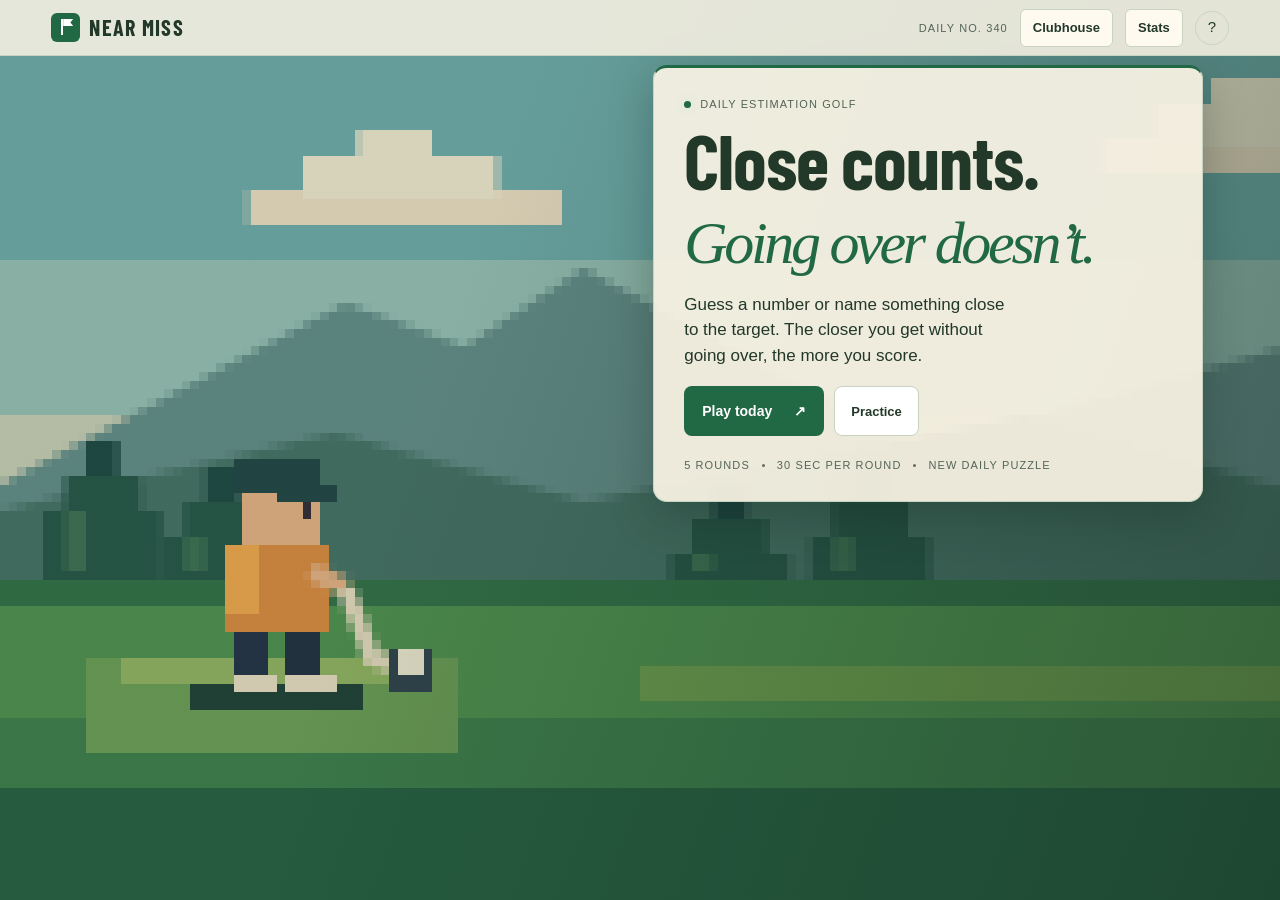
==== commit 652ecf15: "UI changes" ====
--- a/index.html
+++ b/index.html
@@ -6,25 +6,54 @@
   <meta name="theme-color" content="#13231c">
   <meta name="description" content="A tiny daily game of nerve. Get close to the number without going over.">
   <title>NEAR MISS — a daily game of nerve</title>
-  <link rel="stylesheet" href="/style.css">
-  <link rel="stylesheet" href="/light.css">
+  <link rel="stylesheet" href="/style.css?v=7">
+  <link rel="stylesheet" href="/light.css?v=3">
   <script defer src="/questions.js"></script>
   <script defer src="/world-data.js"></script>
   <script defer src="/food-data.js"></script>
+  <script defer src="/fact-pack.js"></script>
+  <script defer src="/sports-data.js"></script>
   <script defer src="/rotation.js"></script>
-  <script defer src="/golf.js"></script>
-  <script defer src="/game.js"></script>
+  <script defer src="/trivia-bank.js"></script>
+  <script defer src="/weekly-core.js?v=3"></script>
+  <script defer src="/weekly-schedule.js"></script>
+  <script defer src="/golf.js?v=3"></script>
+  <script defer src="/standings.js?v=4"></script>
+  <script defer src="/game.js?v=5"></script>
 </head>
 <body>
   <canvas id="golf-course" width="160" height="80" aria-hidden="true"></canvas>
   <div id="shot-controls" class="shot-controls hidden"><span id="shot-hole"></span><button id="skip-shot" type="button">Skip animation</button></div>
-  <header class="topbar"><a class="brand" href="#" aria-label="Near Miss home"><span class="brand-mark" aria-hidden="true"></span><span>NEAR MISS</span></a><div class="top-actions"><span id="daily-label" class="daily-label">DAILY NO. 001</span><button class="nav-button" id="clubhouse-open">Clubhouse</button><button class="nav-button" id="stats-open" aria-label="Open stats">Stats</button><button class="icon-button" id="help-open" aria-label="How to play">?</button></div></header>
+  <header class="topbar"><a class="brand" href="#" aria-label="Near Miss home"><span class="brand-mark" aria-hidden="true"></span><span>NEAR MISS</span></a><div class="top-actions"><a id="weekly-return" class="nav-button hidden" href="/tools/weekly-editor.html">Weekly Editor</a><span id="daily-label" class="daily-label">DAILY NO. 001</span><button class="nav-button" id="clubhouse-open">Clubhouse</button><button class="nav-button" id="stats-open" aria-label="Open stats">Stats</button><button class="icon-button" id="help-open" aria-label="How to play">?</button></div></header>
   <main class="shell">
-    <section id="intro" class="intro"><div class="eyebrow"><span class="live-dot"></span> DAILY ESTIMATION GOLF</div><h1>Close counts.<br><em>Going over doesn’t.</em></h1><p class="intro-copy">Guess a number or name something close to the target. The closer you get without going over, the more you score.</p><p class="scoring-example"><strong>Target: 100</strong><span>Guess 90 → 90 points</span><span>Guess 101 → 0 points</span></p><div class="intro-actions"><button class="primary-button" id="start-btn">Play today <span>↗</span></button><button class="secondary-button" id="intro-practice">Practice</button></div><div class="howline"><span>5 ROUNDS</span><i></i><span>30 SEC PER ROUND</span><i></i><span>NEW DAILY PUZZLE</span></div></section>
-    <section id="game" class="game hidden" aria-live="polite"><div class="round-row"><div><span id="round-category" class="category-tag">CATEGORY</span><span id="round-difficulty" class="difficulty">MEDIUM</span></div><span id="round-count" class="round-count">01 <b>/ 05</b></span></div><div class="progress-track"><div id="round-progress"></div></div><div id="round-clock" class="round-clock hidden"><span>SHOT CLOCK</span><div class="clock-track" aria-hidden="true"><span></span></div><strong id="round-seconds" role="timer" aria-label="Seconds remaining">30s</strong></div><div class="prompt-block" id="question-card"><p id="question-prompt" class="question-prompt">Name a country...</p><div class="target-line"><span id="target-label">THE TARGET</span><strong id="target-value">50 million</strong></div></div><form id="entry-area" class="entry-area" novalidate><label for="answer-input">Your answer</label><div class="search-wrap"><input id="answer-input" autocomplete="off" spellcheck="false" placeholder="Type your answer…" aria-describedby="input-hint"><button type="button" id="clear-input" class="clear-btn" aria-label="Clear answer">×</button></div><p id="input-hint" class="input-hint" aria-live="polite">Type your answer, then lock it in.</p><button type="submit" id="submit-answer" class="primary-button next-button">Lock it in</button></form><div id="reveal" class="reveal hidden"><p id="result-label" class="shot-result" aria-live="polite"></p><div class="reveal-top"><div><span class="micro-label" id="result-pick-label">YOUR PICK</span><h2 id="result-name"></h2></div><div id="score-chip" class="score-chip">98</div></div><p id="answer-reveal" class="answer-reveal"><span id="answer-reveal-label">Correct answer</span><strong id="correct-answer"></strong></p><div class="shot-actions"><button id="next-btn" class="primary-button">Next round <span>↗</span></button><button id="replay-shot" class="secondary-button" type="button">Replay shot</button></div></div></section>
-    <section id="results" class="results hidden"><div class="scorecard-meta"><div class="eyebrow"><span class="live-dot"></span> SCORECARD</div><div id="unlock-notice" class="unlock-notice hidden" role="status"></div></div><div class="score-heading"><div class="total-score"><strong id="total-score">000</strong><span>/ 500</span></div><h1 id="final-title">Sharp work.</h1></div><p class="results-sub" id="results-sub">Today's puzzle is in the books.</p><div id="score-list" class="score-list"></div><div class="result-metrics" id="result-metrics"></div><div class="result-actions"><button class="primary-button" id="share-btn">Share your score <span>↗</span></button><button class="secondary-button" id="practice-btn">Practice mode</button><button class="secondary-button hidden" id="daily-from-practice">Play today’s puzzle</button></div><div class="countdown"><span>NEXT PUZZLE IN</span><strong id="countdown">00:00:00</strong></div></section>
+    <section id="intro" class="intro"><div class="eyebrow"><span class="live-dot"></span> DAILY ESTIMATION GOLF</div><h1>Close counts.<br><em>Going over doesn’t.</em></h1><p class="intro-copy">Guess a number or name something close to the target. The closer you get without going over, the more you score.</p><div class="intro-actions"><button class="primary-button" id="start-btn">Play today <span>↗</span></button><button class="secondary-button" id="intro-practice">Practice</button></div><div class="howline"><span>5 ROUNDS</span><i></i><span>30 SEC PER ROUND</span><i></i><span>NEW DAILY PUZZLE</span></div></section>
+    <section id="game" class="game hidden" aria-live="polite"><div class="round-row"><div id="round-progress" class="hole-progress" aria-hidden="true"><span></span><span></span><span></span><span></span><span></span></div><span id="round-count" class="round-count">01 <b>/ 05</b></span></div><div id="round-clock" class="round-clock hidden"><span>SHOT CLOCK</span><div class="clock-track" aria-hidden="true"><span></span></div><strong id="round-seconds" role="timer" aria-label="Seconds remaining">30s</strong></div><div class="prompt-block" id="question-card"><p id="question-prompt" class="question-prompt">Name a country...</p><p id="baseline-hint" class="baseline-hint"></p><div class="target-line"><span id="target-label">THE TARGET</span><strong id="target-value">50 million</strong></div></div><form id="entry-area" class="entry-area" novalidate><label for="answer-input">Your answer</label><div class="search-wrap"><input id="answer-input" autocomplete="off" spellcheck="false" placeholder="Type your answer…" aria-describedby="input-hint"><button type="button" id="clear-input" class="clear-btn" aria-label="Clear answer">×</button></div><p id="input-hint" class="input-hint" aria-live="polite">Type your answer, then lock it in.</p><button type="submit" id="submit-answer" class="primary-button next-button">Lock it in</button></form><div id="reveal" class="reveal hidden"><p id="result-label" class="shot-result" aria-live="polite"></p><div class="reveal-top"><div><span class="micro-label" id="result-pick-label">YOUR PICK</span><h2 id="result-name"></h2></div><div id="score-chip" class="score-chip">98</div></div><p id="answer-reveal" class="answer-reveal"><span id="answer-reveal-label">Correct answer</span><strong id="correct-answer"></strong></p><div class="shot-actions"><button id="next-btn" class="primary-button">Next round <span>↗</span></button><button id="replay-shot" class="secondary-button" type="button">Replay shot</button></div></div></section>
+    <section id="results" class="results hidden" aria-label="Round results">
+      <section class="scorecard" aria-labelledby="scorecard-label">
+        <div class="scorecard-meta">
+          <div class="eyebrow" id="scorecard-label"><span class="live-dot"></span> SCORECARD</div>
+          <div id="unlock-notice" class="unlock-notice hidden" role="status"></div>
+        </div>
+        <div class="score-heading">
+          <div class="total-score"><strong id="total-score">000</strong><span>/ 500</span></div>
+          <h1 id="final-title">Sharp work.</h1>
+        </div>
+        <p class="results-sub" id="results-sub">Today's puzzle is in the books.</p>
+        <div id="score-list" class="score-list"></div>
+        <div class="result-metrics" id="result-metrics"></div>
+        <div class="result-actions">
+          <button class="primary-button" id="share-btn">Share your score <span>&nearr;</span></button>
+          <button class="secondary-button" id="practice-btn">Practice mode</button>
+          <button class="secondary-button hidden" id="daily-from-practice">Play today&#8217;s puzzle</button>
+        </div>
+        <div class="countdown"><span>NEXT PUZZLE IN</span><strong id="countdown">00:00:00</strong></div>
+      </section>
+      <section id="daily-standings" class="daily-standings hidden" aria-labelledby="standings-label">
+        <div class="eyebrow" id="standings-label"><span class="live-dot"></span> DAILY AVERAGES</div>
+        <div id="standings-content" aria-live="polite"></div>
+      </section>
+    </section>
     <section id="stats" class="stats hidden"><button id="stats-close" class="back-link">← Back</button><div class="eyebrow">YOUR LOCAL STATS</div><h1>The long game.</h1><div class="stats-grid" id="stats-grid"></div><h2 class="chart-title">Score history</h2><div class="chart" id="chart"></div><button type="button" class="secondary-button stats-clubhouse" id="stats-clubhouse">Open clubhouse</button><p class="privacy-note">Saved only in this browser. No account, no tracking.</p></section>
-    <footer><button type="button" id="course-caption">Pine Hollow</button><button id="about-open">About the numbers</button><span>V 1.0 · <span id="footer-today"></span></span></footer>
   </main>
   <dialog id="clubhouse-dialog" class="clubhouse-dialog" aria-labelledby="clubhouse-title">
     <button class="dialog-close" data-close aria-label="Close clubhouse">×</button>
@@ -51,7 +80,7 @@
       <div class="ball-grid" id="ball-grid"></div>
     </section>
   </dialog>
-  <dialog id="help-dialog"><button class="dialog-close" data-close aria-label="Close">×</button><h2>How to play</h2><p>You have 30 seconds per question. Guess a number or name an item close to the target. If a guess isn’t recognized, try again.</p><p>Get closer for more points. An exact hit scores 100. Going over or running out of time scores zero.</p><p>Five new daily questions arrive at midnight UTC.</p><button class="primary-button" data-close>Got it</button></dialog>
+  <dialog id="help-dialog"><button class="dialog-close" data-close aria-label="Close">×</button><h2>How to play</h2><p>You have 30 seconds per question. Guess a number or name an item close to the target. If a guess isn’t recognized, try again.</p><p>Get closer for more points. An exact hit scores 100. Going over or running out of time scores zero.</p><p>Five new daily questions arrive at midnight UTC.</p><div class="help-actions"><button class="primary-button" data-close>Got it</button><button type="button" class="secondary-button" id="about-open">About the numbers</button><a class="hidden" id="editor-local-link" href="/tools/weekly-editor.html">Weekly Editor</a></div></dialog>
   <dialog id="about-dialog"><button class="dialog-close" data-close aria-label="Close">×</button><h2>About the numbers</h2><p>NearMiss uses published figures for strange records, animal facts, food, and other trivia. Estimates with a range specify which figure the game uses.</p><p>Your scores and progress stay in this browser.</p><button class="primary-button" data-close>Sounds good</button></dialog>
   <div id="toast" class="toast" role="status"></div>
 </body>
--- a/style.css
+++ b/style.css
@@ -6,7 +6,7 @@
   font-display: swap;
 }
 
-:root{color-scheme:dark;--bg:#13231c;--surface:#1c3026;--surface2:#243c31;--text:#f6f0db;--muted:#becbbd;--line:#415849;--green:#b8e498;--yellow:#ffd481;--red:#ff9c8c;--sans:Arial,Helvetica,sans-serif;--display:"Barlow Condensed","Arial Narrow",Arial,sans-serif}*{box-sizing:border-box}body{margin:0;background:var(--bg);color:var(--text);font:16px/1.5 var(--sans);min-height:100vh}button,input{font:inherit}button{cursor:pointer;color:inherit}.topbar{height:70px;padding:0 clamp(18px,4vw,52px);border-bottom:1px solid #262a26;display:flex;align-items:center;justify-content:space-between}.brand{display:flex;gap:11px;align-items:center;text-decoration:none;color:var(--text);font-weight:800;letter-spacing:.12em;font-size:13px}.brand-mark{display:grid;place-items:center;width:28px;height:28px;background:var(--green);border-radius:9px;color:#101410;font-size:17px;letter-spacing:-.08em}.top-actions{display:flex;align-items:center;gap:12px}.daily-label,.eyebrow,.micro-label,.category-tag,.difficulty,.round-count,.howline,.target-line>span,.countdown span,footer,.stats-grid label{font:11px var(--sans);letter-spacing:.1em;color:var(--muted)}.icon-button{width:34px;height:34px;background:transparent;border:1px solid var(--line);border-radius:50%;font-size:15px}.shell{width:min(100% - 36px,550px);margin:0 auto;min-height:calc(100vh - 70px);display:flex;flex-direction:column}.intro,.game,.results,.stats{width:100%;margin:auto 0;padding:65px 0 48px}.intro{min-height:570px;display:flex;flex-direction:column;justify-content:center;align-items:flex-start}.eyebrow{display:flex;align-items:center;gap:9px}.live-dot{width:7px;height:7px;border-radius:50%;background:var(--green);box-shadow:0 0 12px #8ee7a977}h1{font-size:clamp(42px,9vw,66px);line-height:1.08;letter-spacing:-.065em;margin:25px 0 16px;font-weight:700}h1 em,h2 em{font-family:"Times New Roman",Times,serif;font-weight:400;color:var(--green);letter-spacing:-.055em}.intro-copy{color:#b5bab2;max-width:350px;margin:0 0 30px;font-size:17px}.primary-button{border:0;background:var(--green);color:#101610;font-size:14px;font-weight:800;padding:14px 18px;border-radius:8px;display:inline-flex;align-items:center;justify-content:space-between;gap:22px;min-height:50px;transition:transform .14s,background .14s}.primary-button:hover{background:#a3f2b7;transform:translateY(-1px)}.primary-button:focus-visible,.secondary-button:focus-visible,.icon-button:focus-visible,input:focus-visible{outline:3px solid #fff;outline-offset:3px}.howline{display:flex;align-items:center;gap:12px;margin-top:42px}.howline i{width:3px;height:3px;border-radius:50%;background:#646b63}.hidden{display:none!important}.game{padding-top:42px;align-self:stretch}.round-row{display:flex;justify-content:space-between;align-items:center}.category-tag{background:#273329;color:var(--green);padding:6px 8px;border-radius:4px}.difficulty{margin-left:9px;font-size:10px}.round-count{color:var(--text);font-size:14px}.round-count b{color:var(--muted);font-weight:400}.progress-track{height:3px;background:#272c27;margin:16px 0 40px}.progress-track div{height:100%;width:20%;background:var(--green);transition:width .3s}.prompt-block{margin-bottom:32px}.question-prompt{font-size:clamp(25px,6vw,34px);font-weight:650;line-height:1.24;letter-spacing:-.045em;margin:0 0 24px}.target-line{display:flex;justify-content:space-between;padding:15px 0;border-top:1px solid var(--line);border-bottom:1px solid var(--line);align-items:center}.target-line strong{font:500 20px var(--sans);color:var(--yellow)}.entry-area label{font-weight:700;font-size:13px;display:block;margin-bottom:10px}.search-wrap{position:relative}.search-wrap input{width:100%;height:54px;padding:0 46px 0 15px;border:1px solid #454c45;background:var(--surface);border-radius:7px;color:var(--text);font-size:16px}.search-wrap input::placeholder{color:#727970}.clear-btn{position:absolute;right:12px;top:11px;font-size:23px;color:var(--muted);background:none;border:0}.input-hint{color:var(--muted);font-size:13px;margin:9px 0 0}.reveal{margin-top:4px;animation:rise .26s ease-out}.reveal-top{display:flex;justify-content:space-between;align-items:center}.micro-label{font-size:10px}.reveal h2{font-size:22px;margin:3px 0 0}.score-chip{width:62px;height:62px;border-radius:50%;display:grid;place-items:center;color:#101610;background:var(--green);font:500 23px var(--sans)}.score-chip.bust{background:var(--red)}.score-chip.close{background:var(--yellow)}.next-button{width:100%;margin-top:25px}.results h1{font-size:47px;margin-bottom:12px}.total-score{display:flex;align-items:baseline;gap:7px;margin:20px 0 2px}.total-score strong{font:500 60px/.95 var(--sans);letter-spacing:-.09em;color:var(--green)}.total-score span{font:14px var(--sans);color:var(--muted)}.results-sub{color:var(--muted);font-size:14px;margin:10px 0 25px}.score-list{border-top:1px solid var(--line)}.score-row{display:grid;grid-template-columns:38px 1fr auto 66px;align-items:center;gap:12px;padding:12px 0;border-bottom:1px solid var(--line)}.score-index{font:12px var(--sans);color:var(--muted)}.score-name{font-size:14px;font-weight:700}.score-category{font:9px var(--sans);color:var(--muted);letter-spacing:.06em}.score-points{font:500 15px var(--sans);text-align:right}.score-symbol{color:var(--green);font-size:14px}.score-symbol.bust{color:var(--red)}.result-metrics{display:flex;gap:0;margin:19px 0 22px}.metric{flex:1;border-right:1px solid var(--line);padding-right:10px;margin-right:10px}.metric:last-child{border:0}.metric span{display:block;font:9px var(--sans);letter-spacing:.05em;color:var(--muted)}.metric b{font:500 17px var(--sans)}.result-actions{display:grid;gap:9px}.result-actions .primary-button{width:100%}.secondary-button{background:transparent;border:1px solid var(--line);border-radius:8px;min-height:48px;font-size:13px;font-weight:700}.countdown{display:flex;justify-content:space-between;margin-top:24px;padding-top:16px;border-top:1px solid var(--line);align-items:center}.countdown strong{font:13px var(--sans)}.stats h1{font-size:48px}.back-link{border:0;background:none;color:var(--muted);padding:0;margin-bottom:32px}.stats-grid{display:grid;grid-template-columns:repeat(3,1fr);gap:1px;background:var(--line);border:1px solid var(--line);margin:26px 0}.stat-cell{background:var(--bg);padding:16px 12px}.stats-grid label{display:block;font-size:9px}.stats-grid strong{font:500 24px var(--sans)}.chart-title{font-size:15px;margin:28px 0 12px}.chart{height:120px;display:flex;align-items:flex-end;gap:8px;padding:0 3px;border-bottom:1px solid var(--line)}.chart-col{flex:1;display:flex;flex-direction:column;align-items:center;gap:6px;height:100%;justify-content:flex-end}.chart-bar{width:min(100%,32px);min-height:3px;background:var(--green);border-radius:3px 3px 0 0}.chart-col span{font:9px var(--sans);color:var(--muted)}.privacy-note{font-size:12px;color:var(--muted);margin-top:18px}footer{margin-top:auto;min-height:59px;border-top:1px solid #262a26;display:flex;align-items:center;justify-content:space-between;gap:8px;font-size:9px;letter-spacing:.08em}footer button{border:0;background:none;color:var(--muted);font:inherit;text-decoration:underline;text-underline-offset:3px}.toast{position:fixed;left:50%;bottom:30px;transform:translate(-50%,20px);opacity:0;pointer-events:none;padding:11px 16px;border:1px solid var(--line);background:#242824;color:var(--text);border-radius:7px;font-size:13px;transition:.2s}.toast.show{opacity:1;transform:translate(-50%,0)}dialog{width:min(calc(100% - 34px),450px);border:1px solid #414941;border-radius:12px;background:#1b1f1b;color:var(--text);padding:30px;box-shadow:0 25px 100px #000b}dialog::backdrop{background:#000a;backdrop-filter:blur(3px)}dialog h2{font-size:31px;line-height:1.12;letter-spacing:-.05em;margin:22px 0}dialog p{color:#c0c5bd;font-size:14px;line-height:1.7}.dialog-close{position:absolute;top:12px;right:14px;border:0;background:none;color:var(--muted);font-size:24px}@keyframes rise{from{opacity:0;transform:translateY(8px)}to{opacity:1;transform:translateY(0)}}@media(max-width:480px){.daily-label{font-size:9px}.topbar{height:60px;padding:0 17px}.shell{min-height:calc(100vh - 60px)}.intro,.game,.results,.stats{padding-top:44px}.intro{min-height:520px}.score-row{grid-template-columns:27px 1fr auto 25px;gap:8px}.score-category{font-size:8px}.score-name{font-size:13px}footer{font-size:8px}.stats-grid strong{font-size:21px}}@media(prefers-reduced-motion:reduce){*,*::before,*::after{scroll-behavior:auto!important;animation-duration:.01ms!important;transition-duration:.01ms!important}}
+:root{color-scheme:dark;--bg:#13231c;--surface:#1c3026;--surface2:#243c31;--text:#f6f0db;--muted:#becbbd;--line:#415849;--green:#b8e498;--yellow:#ffd481;--red:#ff9c8c;--sans:Arial,Helvetica,sans-serif;--display:"Barlow Condensed","Arial Narrow",Arial,sans-serif}*{box-sizing:border-box}body{margin:0;background:var(--bg);color:var(--text);font:16px/1.5 var(--sans);min-height:100vh}button,input{font:inherit}button{cursor:pointer;color:inherit}.topbar{height:70px;padding:0 clamp(18px,4vw,52px);border-bottom:1px solid #262a26;display:flex;align-items:center;justify-content:space-between}.brand{display:flex;gap:11px;align-items:center;text-decoration:none;color:var(--text);font-weight:800;letter-spacing:.12em;font-size:13px}.brand-mark{display:grid;place-items:center;width:28px;height:28px;background:var(--green);border-radius:9px;color:#101410;font-size:17px;letter-spacing:-.08em}.top-actions{display:flex;align-items:center;gap:12px}.daily-label,.eyebrow,.micro-label,.category-tag,.difficulty,.round-count,.howline,.target-line>span,.countdown span,.stats-grid label{font:11px var(--sans);letter-spacing:.1em;color:var(--muted)}.icon-button{width:34px;height:34px;background:transparent;border:1px solid var(--line);border-radius:50%;font-size:15px}.shell{width:min(100% - 36px,550px);margin:0 auto;min-height:calc(100vh - 70px);display:flex;flex-direction:column}.intro,.game,.scorecard,.stats{width:100%;margin:auto 0;padding:65px 0 48px}.intro{min-height:570px;display:flex;flex-direction:column;justify-content:center;align-items:flex-start}.eyebrow{display:flex;align-items:center;gap:9px}.live-dot{width:7px;height:7px;border-radius:50%;background:var(--green);box-shadow:0 0 12px #8ee7a977}h1{font-size:clamp(42px,9vw,66px);line-height:1.08;letter-spacing:-.065em;margin:25px 0 16px;font-weight:700}h1 em,h2 em{font-family:"Times New Roman",Times,serif;font-weight:400;color:var(--green);letter-spacing:-.055em}.intro-copy{color:#b5bab2;max-width:350px;margin:0 0 30px;font-size:17px}.primary-button{border:0;background:var(--green);color:#101610;font-size:14px;font-weight:800;padding:14px 18px;border-radius:8px;display:inline-flex;align-items:center;justify-content:space-between;gap:22px;min-height:50px;transition:transform .14s,background .14s}.primary-button:hover{background:#a3f2b7;transform:translateY(-1px)}.primary-button:focus-visible,.secondary-button:focus-visible,.icon-button:focus-visible,input:focus-visible{outline:3px solid #fff;outline-offset:3px}.howline{display:flex;align-items:center;gap:12px;margin-top:42px}.howline i{width:3px;height:3px;border-radius:50%;background:#646b63}.hidden{display:none!important}.game{padding-top:42px;align-self:stretch}.round-row{display:flex;justify-content:flex-end;align-items:center}.category-tag{background:#273329;color:var(--green);padding:6px 8px;border-radius:4px}.difficulty{margin-left:9px;font-size:10px}.round-count{color:var(--text);font-size:14px}.round-count b{color:var(--muted);font-weight:400}.prompt-block{margin-bottom:32px}.question-prompt{font-size:clamp(25px,6vw,34px);font-weight:650;line-height:1.24;letter-spacing:-.045em;margin:0 0 24px}.target-line{display:flex;justify-content:space-between;padding:15px 0;border-top:1px solid var(--line);border-bottom:1px solid var(--line);align-items:center}.target-line strong{font:500 20px var(--sans);color:var(--yellow)}.entry-area label{font-weight:700;font-size:13px;display:block;margin-bottom:10px}.search-wrap{position:relative}.search-wrap input{width:100%;height:54px;padding:0 46px 0 15px;border:1px solid #454c45;background:var(--surface);border-radius:7px;color:var(--text);font-size:16px}.search-wrap input::placeholder{color:#727970}.clear-btn{position:absolute;right:12px;top:11px;font-size:23px;color:var(--muted);background:none;border:0}.input-hint{color:var(--muted);font-size:13px;margin:9px 0 0}.reveal{margin-top:4px;animation:rise .26s ease-out}.reveal-top{display:flex;justify-content:space-between;align-items:center}.micro-label{font-size:10px}.reveal h2{font-size:22px;margin:3px 0 0}.score-chip{width:62px;height:62px;border-radius:50%;display:grid;place-items:center;color:#101610;background:var(--green);font:500 23px var(--sans)}.score-chip.bust{background:var(--red)}.score-chip.close{background:var(--yellow)}.next-button{width:100%;margin-top:25px}.results h1{font-size:47px;margin-bottom:12px}.total-score{display:flex;align-items:baseline;gap:7px;margin:20px 0 2px}.total-score strong{font:500 60px/.95 var(--sans);letter-spacing:-.09em;color:var(--green)}.total-score span{font:14px var(--sans);color:var(--muted)}.results-sub{color:var(--muted);font-size:14px;margin:10px 0 25px}.score-list{border-top:1px solid var(--line)}.score-row{display:grid;grid-template-columns:38px 1fr auto 66px;align-items:center;gap:12px;padding:12px 0;border-bottom:1px solid var(--line)}.score-index{font:12px var(--sans);color:var(--muted)}.score-name{font-size:14px;font-weight:700}.score-category{font:9px var(--sans);color:var(--muted);letter-spacing:.06em}.score-points{font:500 15px var(--sans);text-align:right}.score-symbol{color:var(--green);font-size:14px}.score-symbol.bust{color:var(--red)}.result-metrics{display:flex;gap:0;margin:19px 0 22px}.metric{flex:1;border-right:1px solid var(--line);padding-right:10px;margin-right:10px}.metric:last-child{border:0}.metric span{display:block;font:9px var(--sans);letter-spacing:.05em;color:var(--muted)}.metric b{font:500 17px var(--sans)}.result-actions{display:grid;gap:9px}.result-actions .primary-button{width:100%}.secondary-button{background:transparent;border:1px solid var(--line);border-radius:8px;min-height:48px;font-size:13px;font-weight:700}.countdown{display:flex;justify-content:space-between;margin-top:24px;padding-top:16px;border-top:1px solid var(--line);align-items:center}.countdown strong{font:13px var(--sans)}.stats h1{font-size:48px}.back-link{border:0;background:none;color:var(--muted);padding:0;margin-bottom:32px}.stats-grid{display:grid;grid-template-columns:repeat(3,1fr);gap:1px;background:var(--line);border:1px solid var(--line);margin:26px 0}.stat-cell{background:var(--bg);padding:16px 12px}.stats-grid label{display:block;font-size:9px}.stats-grid strong{font:500 24px var(--sans)}.chart-title{font-size:15px;margin:28px 0 12px}.chart{height:120px;display:flex;align-items:flex-end;gap:8px;padding:0 3px;border-bottom:1px solid var(--line)}.chart-col{flex:1;display:flex;flex-direction:column;align-items:center;gap:6px;height:100%;justify-content:flex-end}.chart-bar{width:min(100%,32px);min-height:3px;background:var(--green);border-radius:3px 3px 0 0}.chart-col span{font:9px var(--sans);color:var(--muted)}.privacy-note{font-size:12px;color:var(--muted);margin-top:18px}.toast{position:fixed;left:50%;bottom:30px;transform:translate(-50%,20px);opacity:0;pointer-events:none;padding:11px 16px;border:1px solid var(--line);background:#242824;color:var(--text);border-radius:7px;font-size:13px;transition:.2s}.toast.show{opacity:1;transform:translate(-50%,0)}dialog{width:min(calc(100% - 34px),450px);border:1px solid #414941;border-radius:12px;background:#1b1f1b;color:var(--text);padding:30px;box-shadow:0 25px 100px #000b}dialog::backdrop{background:#000a;backdrop-filter:blur(3px)}dialog h2{font-size:31px;line-height:1.12;letter-spacing:-.05em;margin:22px 0}dialog p{color:#c0c5bd;font-size:14px;line-height:1.7}.dialog-close{position:absolute;top:12px;right:14px;border:0;background:none;color:var(--muted);font-size:24px}@keyframes rise{from{opacity:0;transform:translateY(8px)}to{opacity:1;transform:translateY(0)}}@media(max-width:480px){.daily-label{font-size:9px}.topbar{height:60px;padding:0 17px}.shell{min-height:calc(100vh - 60px)}.intro,.game,.scorecard,.stats{padding-top:44px}.intro{min-height:520px}.score-row{grid-template-columns:27px 1fr auto 25px;gap:8px}.score-category{font-size:8px}.score-name{font-size:13px}.stats-grid strong{font-size:21px}}@media(prefers-reduced-motion:reduce){*,*::before,*::after{scroll-behavior:auto!important;animation-duration:.01ms!important;transition-duration:.01ms!important}}
 
 
 @media (prefers-reduced-motion: no-preference) {
@@ -52,7 +52,7 @@
   background: linear-gradient(110deg, #1022192b 35%, #10221975 100%);
 }
 
-.topbar, footer {
+.topbar {
   background: color-mix(in srgb, var(--bg) 88%, transparent);
 }
 
@@ -60,7 +60,7 @@
 
 .shell { width: min(100% - 32px, 550px); }
 
-.intro, .game, .results, .stats {
+.intro, .game, .scorecard, .daily-standings, .stats {
   align-self: start;
   margin-top: clamp(16px, 4vh, 40px);
   margin-bottom: auto;
@@ -72,8 +72,7 @@
 
 .intro { min-height: 0; }
 .intro-copy { color: var(--text); }
-.game .progress-track { margin-bottom: 32px; }
-footer { padding-inline: 12px; margin-top: 18px; border-radius: 9px 9px 0 0; }
+
 @media (min-width: 900px) {
   .shell { margin-right: clamp(30px, 6vw, 120px); margin-left: auto; }
 }
@@ -166,19 +165,6 @@
 .intro-actions .secondary-button { padding-inline: 16px; }
 .intro-copy { max-width: 34ch; margin-bottom: 18px; }
 .intro .howline { margin-top: 23px; flex-wrap: wrap; }
-.scoring-example {
-  display: flex;
-  flex-wrap: wrap;
-  column-gap: 14px;
-  row-gap: 5px;
-  margin: 0 0 24px;
-  padding: 9px 12px;
-  border: 1px solid var(--line);
-  border-radius: 8px;
-  color: var(--muted);
-  font: 12px/1.5 var(--sans);
-}
-.scoring-example strong { color: var(--text); }
 
 .reveal h2 { overflow-wrap: anywhere; }
 
@@ -245,7 +231,7 @@
 }
 .nav-button:hover { background: var(--surface2); }
 
-.intro, .game, .results, .stats {
+.intro, .game, .scorecard, .daily-standings, .stats {
   box-shadow: 0 14px 44px #10221846;
   border-top: 3px solid var(--green);
 }
@@ -258,10 +244,7 @@
   outline: 2px solid var(--green);
   outline-offset: 3px;
 }
-.scoring-example { background: var(--surface); }
 .stats-clubhouse { margin-top: 24px; padding: 0 15px; }
-#course-caption { font-weight: 700; }
-#course-caption:hover { color: var(--text); }
 .unlock-notice {
   margin: 17px 0;
   padding: 10px 13px;
@@ -371,19 +354,18 @@
   .course-card .collection-preview { height: 37px; }
 }
 
-/* A single viewport holds the active card and the footer. */
+/* Fit the active card to the viewport when space allows. */
 body { --header-height: 56px; }
 .topbar { height: var(--header-height); }
 .shell {
   min-height: calc(100dvh - var(--header-height));
   display: grid;
-  grid-template-rows: 1fr auto;
   align-items: start;
   gap: 8px;
-  padding: 9px 0 0;
-}
-.intro, .game, .results, .stats { margin: 0; }
-footer { min-height: 32px; margin: 0; }
+  padding: 9px 0 16px;
+}
+.intro, .game, .scorecard, .daily-standings, .stats { margin: 0; }
+
 
 .score-heading {
   display: flex;
@@ -418,11 +400,10 @@
 .chart { height: clamp(48px, 13vh, 100px); }
 
 @media (max-height: 740px) {
-  .intro, .game, .results, .stats { padding: 13px 16px; }
+  .intro, .game, .scorecard, .daily-standings, .stats { padding: 13px 16px; }
   .intro h1 { margin-bottom: 8px; }
-  .intro-copy, .scoring-example { margin-bottom: 10px; }
   .intro .howline { margin-top: 12px; }
-  .game .progress-track { margin: 9px 0 16px; }
+  .intro-copy { margin-bottom: 10px; }
   .round-clock { margin: 0 0 11px; }
   .game .prompt-block { margin-bottom: 10px; }
   .game .question-prompt { font-size: clamp(18px, 4.5vw, 27px); margin-bottom: 11px; }
@@ -446,8 +427,7 @@
 @media (max-height: 600px) {
   body { --header-height: 47px; }
   .shell { padding-top: 5px; gap: 5px; }
-  footer { min-height: 26px; }
-  .results { padding: 9px 12px; }
+  .scorecard, .daily-standings { padding: 9px 12px; }
   .results-sub { margin: 4px 0 8px; font-size: 12px; }
   .score-row { padding-block: 4px; }
   .result-metrics { margin: 8px 0; }
@@ -458,18 +438,23 @@
   .clubhouse-dialog { padding: 11px; }
 }
 
-@media (min-width: 700px) and (max-height: 520px) {
-  .shell:has(.results:not(.hidden)) { width: min(100% - 24px, 820px); }
-  .results:not(.hidden) {
-    display: grid;
-    column-gap: 18px;
-    grid-template-columns: minmax(220px, .85fr) minmax(260px, 1fr);
-    align-content: start;
-    align-items: start;
+.results { display: grid; gap: 14px; align-items: start; }
+
+@media (min-width: 760px) {
+  .shell:has(.results:not(.hidden) .daily-standings:not(.hidden)) {
+    width: min(100% - 40px, 1000px);
+    margin-inline: auto;
   }
-  .results > * { grid-column: 1; }
-  .results .score-list { grid-column: 2; grid-row: 1 / span 5; }
-  .results .result-metrics { grid-column: 2; grid-row: 6; }
+  .results:has(.daily-standings:not(.hidden)) {
+    grid-template-columns: minmax(0, 1.15fr) minmax(0, 1fr);
+  }
+}
+
+@media (min-width: 1200px) {
+  .shell:has(.results:not(.hidden) .daily-standings:not(.hidden)) {
+    width: min(74vw, 1000px);
+    margin-inline: auto clamp(30px, 6vw, 120px);
+  }
 }
 
 @media (max-width: 480px) {
@@ -480,9 +465,8 @@
     min-height: 40px;
     padding: 7px 10px;
     gap: 8px;
+  .intro .howline { font-size: 10px; gap: 6px; }
   }
-  .intro .howline { font-size: 10px; gap: 6px; }
-  .scoring-example { padding: 6px 8px; column-gap: 8px; row-gap: 2px; }
 }
 
 @media (max-height: 620px) {
@@ -526,11 +510,10 @@
   .intro .howline { margin-top: 8px; }
 }
 
-@media (max-height: 520px) {
+@media (max-height: 560px) {
   .game { padding-block: 9px; }
   .game .question-prompt { font-size: 21px; margin-bottom: 7px; }
   .game .target-line { padding-block: 5px; }
-  .game .progress-track { margin-block: 6px 11px; }
   .game .entry-area label { margin-bottom: 5px; }
   .game .input-hint { margin-top: 5px; }
   .game .next-button { margin-top: 7px; }
@@ -635,3 +618,114 @@
 }
 .answer-reveal span { color: var(--muted); font-size: 12px; }
 .answer-reveal strong { font-size: 15px; overflow-wrap: anywhere; }
+
+.baseline-hint {
+  margin: -3px 0 9px;
+  padding-left: 9px;
+  border-left: 2px solid var(--green);
+  color: var(--muted);
+  font-size: 13px;
+  line-height: 1.35;
+}
+
+@media (max-width: 420px) and (max-height: 650px), (max-height: 560px) {
+  .game .entry-area {
+    display: grid;
+    grid-template-columns: minmax(0, 1fr) auto;
+    gap: 5px 7px;
+    align-items: center;
+  }
+  .game .entry-area label { grid-column: 1 / -1; margin: 0; }
+  .game .entry-area .input-hint { grid-column: 1 / -1; grid-row: 3; margin: 0; }
+  .game .entry-area .next-button {
+    grid-column: 2;
+    grid-row: 2;
+    margin: 0;
+    min-height: 46px;
+    padding: 5px 8px;
+    white-space: nowrap;
+  }
+}
+
+@media (min-width: 421px) and (min-height: 741px) and (max-height: 800px) {
+  .game { padding-block: 20px; }
+}
+
+.weekly-playtest #share-btn,
+.weekly-playtest #practice-btn,
+.weekly-playtest .countdown,
+.weekly-playtest #stats-open,
+.weekly-playtest #clubhouse-open { display: none; }
+#weekly-return { display: inline-flex; align-items: center; color: var(--text); text-decoration: none; }
+
+#editor-local-link { color: var(--muted); text-underline-offset: 3px; }
+
+.daily-standings { color: var(--muted); font-size: 13px; }
+.daily-standings h2 {
+  margin: 4px 0 0;
+  color: var(--text);
+  font: 700 clamp(36px, 7vw, 54px)/1 var(--display);
+}
+.standings-heading { display: flex; flex-wrap: wrap; align-items: baseline; gap: 4px 14px; }
+.standings-average { color: var(--green); font-variant-numeric: tabular-nums; }
+.standings-summary { margin: 6px 0 9px; }
+.standings-summary strong { color: var(--text); }
+.standings-message { margin: 12px 0; }
+.daily-standings a { color: var(--green); }
+.daily-standings .secondary-button { padding-inline: 12px; min-height: 36px; }
+.standings-plot {
+  display: grid;
+  grid-template-columns: repeat(var(--band-count), minmax(0, 1fr));
+  gap: clamp(3px, 1.1vw, 7px);
+  height: clamp(125px, 31vw, 175px);
+  padding-top: 46px;
+  border-bottom: 1px solid var(--line);
+}
+.standings-column { position: relative; }
+.standings-bar {
+  position: absolute;
+  inset: auto 0 0;
+  height: var(--bar-height);
+  min-height: 2px;
+  border-radius: 5px 5px 2px 2px;
+  background: color-mix(in srgb, var(--muted) 58%, var(--surface));
+}
+.your-band .standings-bar { background: var(--green); }
+.standings-marker {
+  position: absolute;
+  bottom: max(2px, var(--bar-height));
+  left: 50%;
+  display: grid;
+  justify-items: center;
+  transform: translateX(-50%);
+  color: var(--green);
+  font-weight: 700;
+  line-height: 1;
+}
+.standings-marker canvas { width: 30px; height: 36px; image-rendering: pixelated; }
+.standings-axis {
+  display: flex;
+  justify-content: space-between;
+  margin-top: 5px;
+  font-variant-numeric: tabular-nums;
+}
+.standings-caption { margin: 7px 0 0; }
+.help-actions { display: flex; flex-wrap: wrap; align-items: center; gap: 8px; }
+.help-actions .secondary-button { padding-inline: 12px; }
+
+.game .round-row {
+  justify-content: space-between;
+  gap: 16px;
+  margin-bottom: clamp(12px, 3vw, 22px);
+}
+.hole-progress { display: flex; gap: 5px; }
+.hole-progress span {
+  width: clamp(15px, 4vw, 25px);
+  height: 5px;
+  border-radius: 5px;
+  background: var(--line);
+}
+.hole-progress .complete {
+  background: color-mix(in srgb, var(--green) 55%, var(--line));
+}
+.hole-progress .current { background: var(--green); }
--- a/light.css
+++ b/light.css
@@ -1 +1 @@
-@media (prefers-color-scheme: light){:root{color-scheme:light;--bg:#f7f2e3;--surface:#fffaf0;--surface2:#e9eedf;--text:#223829;--muted:#536557;--line:#c8d4bf;--green:#216844;--yellow:#8a5508;--red:#a53633}body{background:var(--bg)}.topbar,footer{border-color:var(--line)}.brand-mark,.primary-button{color:#fff}.brand-mark,.primary-button{background:#216844}.primary-button:hover{background:#164e32}.category-tag{background:#e3f0e6}.search-wrap input{border-color:#c6cec4}.secondary-button{background:#fff;border-color:var(--line)}.score-chip{color:#fff}.score-chip.close{color:#1b160d}.score-chip.bust{color:#fff}.countdown strong{color:var(--text)}dialog{background:#fff;border-color:#cbd2ca;color:var(--text)}dialog p{color:#4d554d}.toast{background:#fff;color:var(--text);border-color:var(--line)}}
+@media (prefers-color-scheme: light){:root{color-scheme:light;--bg:#f7f2e3;--surface:#fffaf0;--surface2:#e9eedf;--text:#223829;--muted:#536557;--line:#c8d4bf;--green:#216844;--yellow:#8a5508;--red:#a53633}body{background:var(--bg)}.topbar{border-color:var(--line)}.brand-mark,.primary-button{color:#fff}.brand-mark,.primary-button{background:#216844}.primary-button:hover{background:#164e32}.category-tag{background:#e3f0e6}.search-wrap input{border-color:#c6cec4}.secondary-button{background:#fff;border-color:var(--line)}.score-chip{color:#fff}.score-chip.close{color:#1b160d}.score-chip.bust{color:#fff}.countdown strong{color:var(--text)}dialog{background:#fff;border-color:#cbd2ca;color:var(--text)}dialog p{color:#4d554d}.toast{background:#fff;color:var(--text);border-color:var(--line)}}
